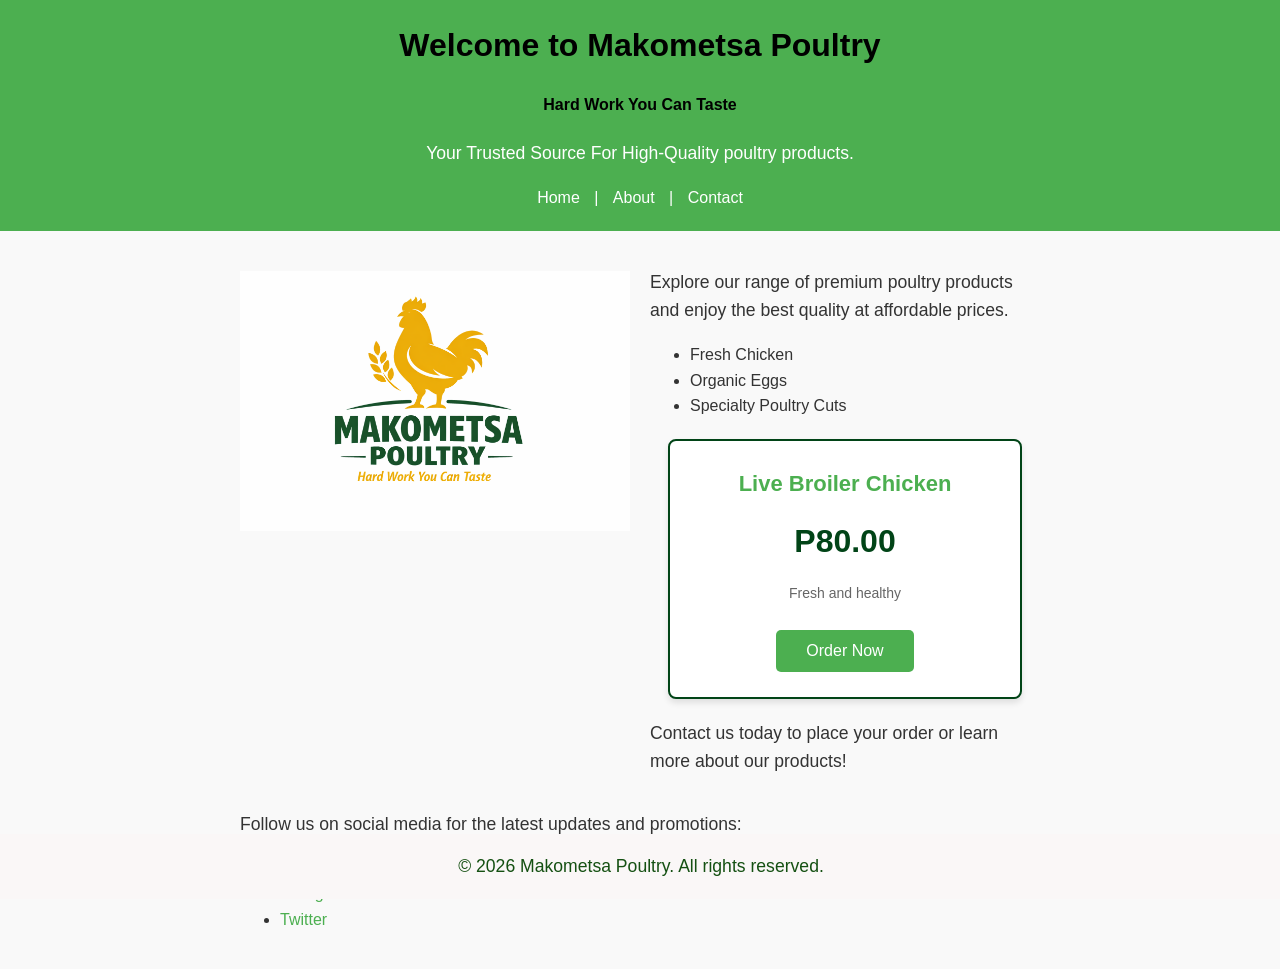
==== index.html @ 69fe2a56 "first project upload" ====
<!DOCTYPE html>
<html lang="en">
<head>
    <meta charset="UTF-8">
    <meta name="viewport" content="width=device-width, initial-scale=1.0">
    <title>Makometsa Poultry</title>
    <link rel="stylesheet" href="styles.css">
</head>
<body>
    <header>
    <h1 style="color:black">Welcome to Makometsa Poultry</h1>
    <h4 style="color:black">Hard Work You Can Taste</h4>
    <p>Your Trusted Source For High-Quality poultry products.</p>
    <nav>
        <a href="index.html">Home</a> |
        <a href="about.html">About</a> |
        <a href="contact.html">Contact</a>
    </nav>
    </header>

    <main>
        <div class="content-row">
            <div class="right-col">
                <img src="Makometsa Poultry Logo.png" alt="Makometsa Poultry" class="logo">
            </div>
            <div class="right-col">
                <p>Explore our range of premium poultry products and enjoy the best quality at affordable prices.</p>
                <ul>
                    <li>Fresh Chicken</li>
                    <li>Organic Eggs</li>
                    <li>Specialty Poultry Cuts</li>
                </ul>
                <div class="price-card">
                    <h3>Live Broiler Chicken</h3>
                    <div class="price">P80.00</div>
                    <p>Fresh and healthy</p>
                    <a href="contact.html"><button>Order Now</button></a>
                </div>
                <p>Contact us today to place your order or learn more about our products!</p>
            </div>
        </div>

        <p>Follow us on social media for the latest updates and promotions:</p>
        <ul>
            <li><a href="https://www.facebook.com/makometsapoultry">Facebook</a></li>
            <li><a href="https://www.instagram.com/makometsapoultry">Instagram</a></li>
            <li><a href="https://www.twitter.com/makometsapoultry">Twitter</a></li>
        </ul>
    </main>

        <footer>
        <p>&copy; 2026 Makometsa Poultry. All rights reserved.</p>
        </footer>
</body>
</html>
---- styles.css ----
body {
    font-family: Arial, sans-serif;
    color: #333;
    background-color: #f9f9f9;
    margin: 0;
    padding: 0;
    line-height: 1.6;
}

header {
    background-color: #4CAF50;
    color: white;
    padding: 20px;
    text-align: center;
}

header h1 {
    margin: 0;
}

nav a {
    color: white;
    text-decoration: none;
    margin: 0 10px;
}

nav a:hover {
    text-decoration: underline;
}

main {
    padding: 20px;
    max-width: 800px;
    margin: 0 auto;
}

main img {
    max-width: 100%;
    height: auto;
    display: block;
    margin: 20px 0;
}

footer {
    background-color: #faf7f7;
    color: rgba(4, 68, 2, 0.938);
    text-align: center;
    padding: 1px;
    position: fixed;
    bottom: 1px;
    width: 100%;
}

p {
    font-size: 1.1em;
}

a {
    color: #4CAF50;
    text-decoration: none;
}

a:hover {
    text-decoration: underline;
}

/* default images have no border; apply .framed to add one */
img {
    border: none;
}

.framed {
    border: 5px solid #4CAF50;
    border-radius: 10px;
}

main a[href^="mailto"] {
    color: #ff5722;
    font-weight: bold;
}

h2.style {
    text-align: center;
    color: #4CAF50;
    font-size: 24px;
    margin-bottom: 30px;
}

.price-card {
    border: 2px solid #014417;
    border-radius: 8px;
    padding: 25px;
    margin: 20px auto;
    text-align: center;
    background-color: white;
    max-width: 300px;
    box-shadow: 0 4px 6px rgba(0, 0, 0, 0.1);
    transition: transform 0.3s ease, box-shadow 0.3s ease;
}

.price-card:hover {
    transform: translateY(-5px);
    box-shadow: 0 8px 12px rgba(0, 0, 0, 0.15);
}

.price-card h3 {
    margin-top: 0;
    color: #4CAF50;
    font-size: 22px;
    margin-bottom: 15px;
}

.price-card .price {
    font-size: 32px;
    font-weight: bold;
    color: #014417;
    margin: 15px 0;
}

.price-card p {
    color: #666;
    margin: 10px 0;
    font-size: 14px;
}

/* about page sections */
main section {
    margin-bottom: 40px;
    padding: 20px 10px;
}
.intro {
    text-align: center;
    background: url('Makometsa Poultry Logo.png') no-repeat center center;
    background-size: contain;
    padding: 60px 20px;
    color: #fff;
}
.pricing .price-card {
    margin: 15px auto;
}
.mission h2 {
    margin-top: 20px;
}

.price-card button {
    background-color: #4CAF50;
    color: white;
    border: none;
    padding: 12px 30px;
    cursor: pointer;
    font-size: 16px;
    border-radius: 5px;
    margin-top: 15px;
}

.price-card button:hover {
    background-color: #45a049;
    opacity: 0.9;
}

/* layout helpers */
.content-row {
    display: flex;
    flex-wrap: wrap;
    align-items: flex-start;
    gap: 20px;
}
.left-col {
    flex: 1;
    display: flex;
    align-items: center;
    justify-content: center;
}
.right-col {
    flex: 1;
}
.right-col img {
    width: 100%;
    height: auto;
    display: block;
}

/* specific styling for half-page logo image */
.half-logo {
    max-width: 100%;
    height: auto;
}

/* contact page background */
body.contact {
    background: url('Makometsa Poultry Logo.png') no-repeat center center fixed;
    background-size: cover;
    color: #333;
}

body.contact header {
    background-color: rgba(76, 175, 80, 0.8); /* semi-transparent green */
}

/* about page background */
body.about {
    background: url('Makometsa Poultry Logo.png') no-repeat center top;
    background-size: contain;
    background-attachment: local;
    color: #333;
}

body.about header {
    background-color: rgba(76, 175, 80, 0.9);
}

/* basic form styles */
form {
    background-color: #f2f2f2;
    padding: 20px;
    border-radius: 5px;
    max-width: 600px;
    margin: 20px auto;
}
form label {
    display: block;
    margin-top: 10px;
}
form input[type="text"],
form input[type="number"],
form select {
    width: 100%;
    padding: 12px;
    margin: 8px 0;
    border: 1px solid #ccc;
    border-radius: 4px;
    box-sizing: border-box;
}
form input[type="submit"] {
    width: 100%;
    background-color: #4CAF50;
    color: white;
    padding: 14px 20px;
    margin: 8px 0;
    border: none;
    border-radius: 4px;
    cursor: pointer;
}
form input[type="submit"]:hover {
    background-color: #45a049;
}
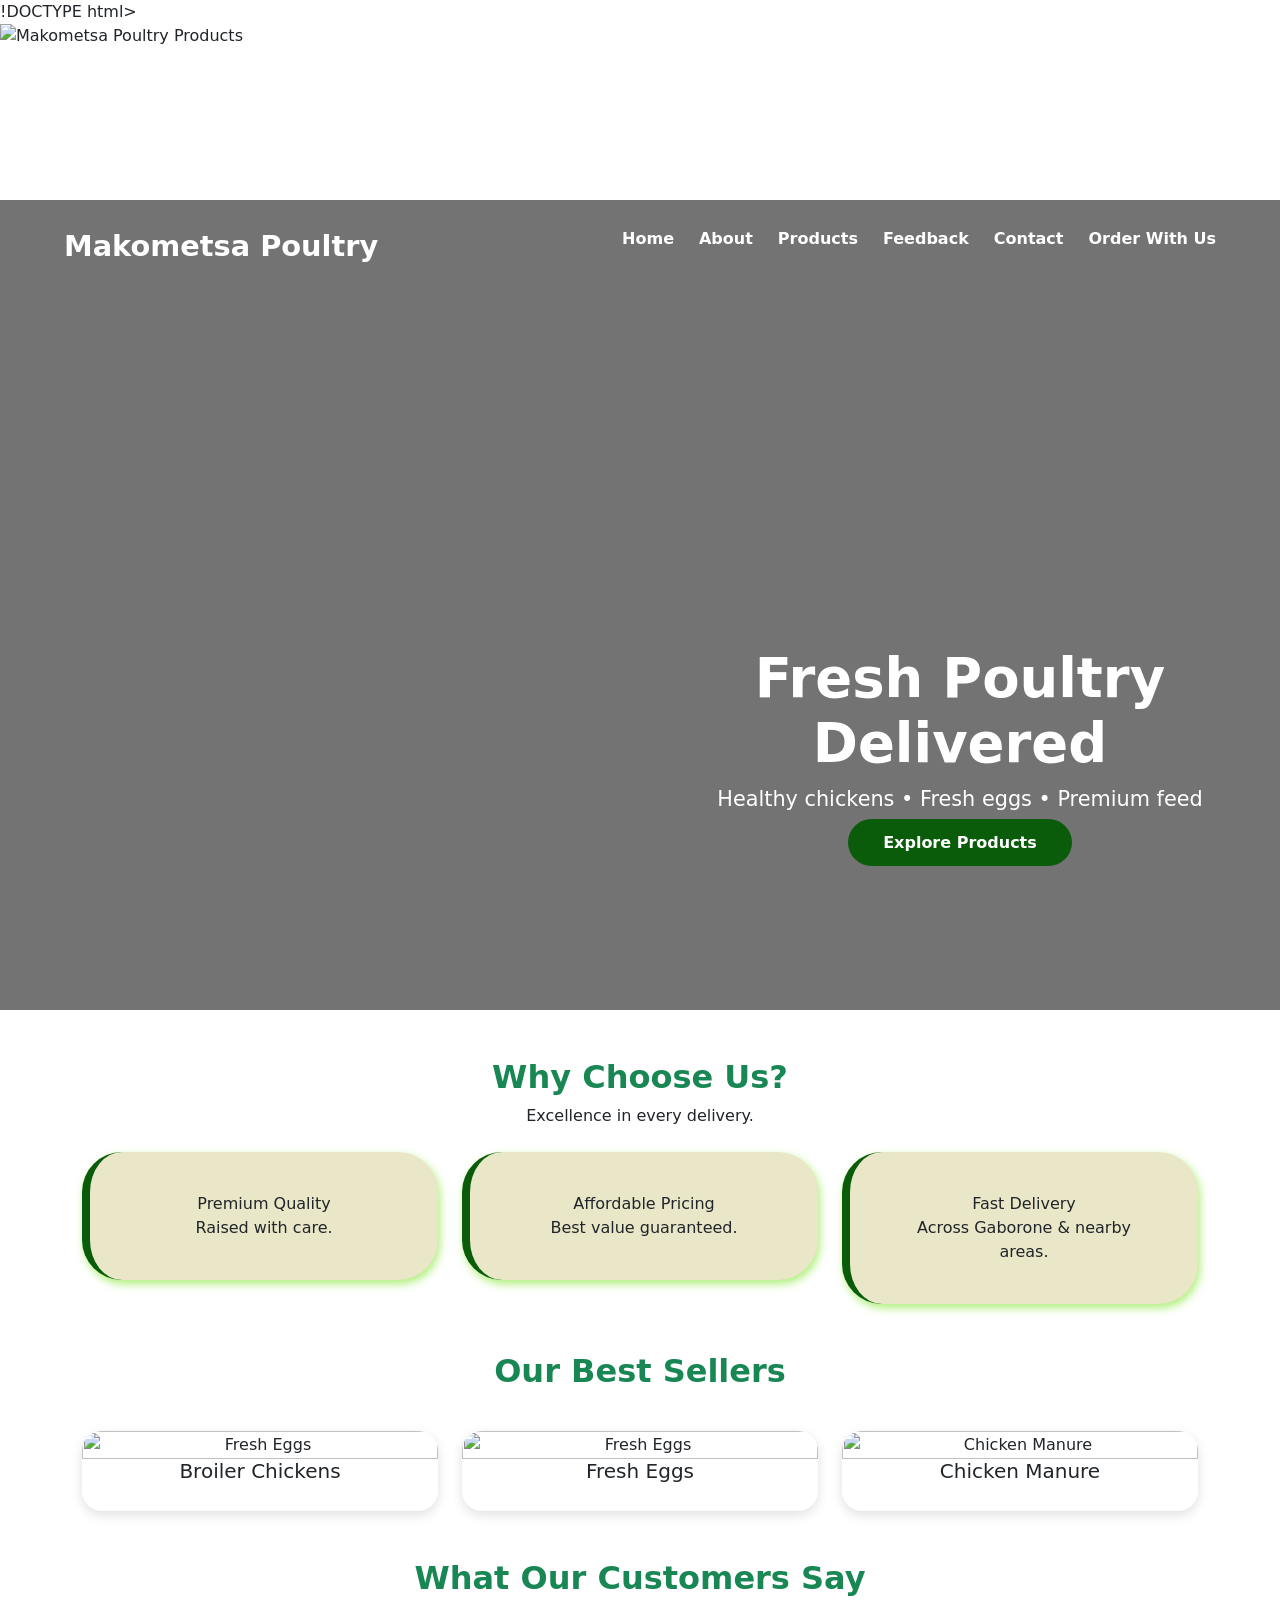
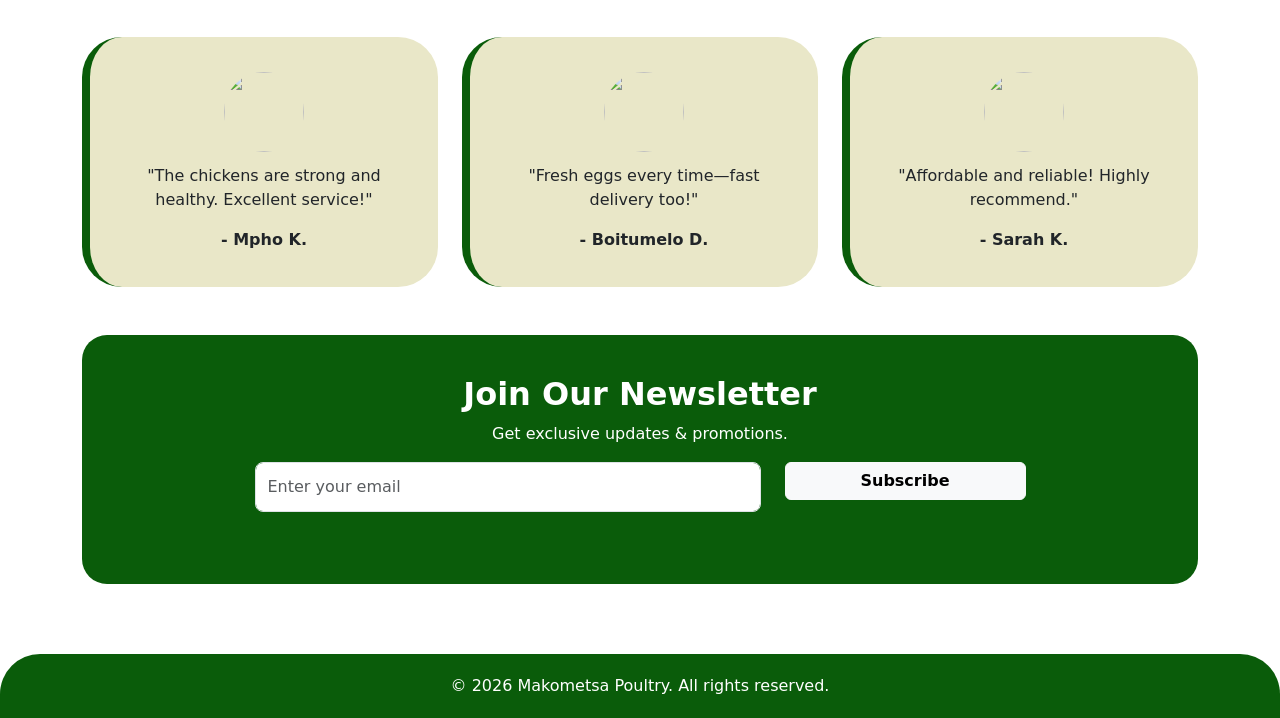
==== commit 62746ad1: "Revamp index.html with new layout and styles Updated the HTML structure and styling for a more moder" ====
--- a/index.html
+++ b/index.html
@@ -1,55 +1,348 @@
-<!DOCTYPE html>
+!DOCTYPE html>
 <html lang="en">
 <head>
-    <meta charset="UTF-8">
-    <meta name="viewport" content="width=device-width, initial-scale=1.0">
-    <title>Makometsa Poultry</title>
-    <link rel="stylesheet" href="styles.css">
+<meta charset="UTF-8">
+<title>Makometsa Poultry – Fresh Poultry Delivered</title>
+<meta name="viewport" content="width=device-width, initial-scale=1.0">
+
+<link rel="stylesheet" href="style.css">
+<link rel="stylesheet" href="https://cdn.jsdelivr.net/npm/bootstrap@5.3.0/dist/css/bootstrap.min.css">
+<link href="https://unpkg.com/aos@2.3.1/dist/aos.css" rel="stylesheet">
+
+<style>
+.hero-header {
+  height: 90vh;
+  background: linear-gradient(rgba(0,0,0,0.55), rgba(0,0,0,0.55)),
+              url('Index.Popup.jpeg') center/cover no-repeat;
+  position: relative;
+  color: white;
+}
+
+.hero-navbar {
+  position: absolute;
+  top: 0; width: 100%;
+  padding: 25px 0;
+  z-index: 50;
+}
+
+.nav-container {
+  width: 90%;
+  max-width: 1200px;
+  margin: auto;
+  display: flex;
+  justify-content: space-between;
+  align-items: center;
+}
+
+.nav-logo, .logo {
+  font-size: 1.8rem;
+  font-weight: 800;
+  color: white;
+  text-decoration: none;
+}
+
+.nav-links {
+  list-style: none;
+  display: flex;
+  gap: 25px;
+}
+
+.nav-links a {
+  color: white;
+  font-weight: 600;
+  text-decoration: none;
+  transition: 0.3s;
+}
+
+.nav-links a:hover {
+   color: #b3ffb3; 
+}
+
+.hamburger {
+  display: none;
+  flex-direction: column;
+  gap: 6px;
+  cursor: pointer;
+}
+
+.hamburger span {
+  width: 28px;
+  height: 3px;
+  background: white;
+  transition: .3s;
+}
+
+@media (max-width: 900px) {
+
+  .hamburger { display: flex; }
+
+  .nav-links {
+    display: none;
+    flex-direction: column;
+    align-items: center;
+    background: rgba(0,0,0,0.85);
+    width: 100%;
+    position: absolute;
+    top: 80px; right: 0;
+    padding: 25px 0;
+  }
+
+  .nav-links.mobile-active {
+    display: flex;
+    animation: dropMenu .3s ease;
+  }
+
+  @keyframes dropMenu {
+    from { opacity:0; transform:translateY(-10px); }
+    to { opacity:1; transform:translateY(0); }
+  }
+
+  .hamburger.active span:nth-child(1) {
+    transform: rotate(45deg) translateY(8px);
+  }
+  .hamburger.active span:nth-child(2) { opacity:0; }
+  .hamburger.active span:nth-child(3) {
+    transform: rotate(-45deg) translateY(-8px);
+  }
+}
+
+.hero-content {
+  position: absolute;
+  top: 55%; left: 50%;
+  transform: translate(-50%, -50%);
+  text-align: center;
+}
+
+.hero-content h1 {
+  font-size: 3.4rem;
+  font-weight: 800;
+}
+
+.hero-content p { font-size: 1.3rem; }
+
+.hero-btn {
+  background: #0a5c0a;
+  padding: 14px 35px;
+  border-radius: 30px;
+  font-weight: 700;
+  text-decoration: none;
+  color: white;
+  transition: .3s;
+}
+
+.hero-btn:hover { background:#067306; transform:scale(1.05); }
+
+.feature-card {
+  background: rgb(233,231,200);
+  border-radius: 40px;
+  padding: 40px;
+  box-shadow: 2px 4px 8px rgba(155,235,89,0.8);
+  border-left: 8px solid #0a5c0a;
+  transition: .3s;
+  text-align:center;
+}
+.feature-card:hover { transform:translateY(-8px); }
+
+.product-card {
+  background:white;
+  border-radius:20px;
+  box-shadow:0 4px 12px rgba(0,0,0,0.12);
+  transition:.3s;
+  padding-bottom:20px;
+}
+.product-card:hover { transform:scale(1.05); }
+.product-card img {
+  width:100%; height:240px;
+  border-radius:20px 20px 0 0;
+  object-fit:cover;
+}
+
+.testimonial-box {
+  background:rgb(233,231,200);
+  border-radius:40px;
+  padding:35px;
+  border-left:8px solid #0a5c0a;
+  text-align:center;
+  transition:.3s;
+}
+.testimonial-box:hover { transform:translateY(-5px); }
+.testimonial-box img {
+  width:80px; border-radius:50%; margin-bottom:12px;
+}
+
+.newsletter-box {
+  background:#0a5c0a;
+  padding:40px;
+  border-radius:25px;
+  text-align:center;
+  color:white;
+}
+.newsletter-box input {
+  padding:12px;
+  border-radius:8px;
+}
+
+.footer {
+  background:#0a5c0a;
+  color:white;
+  padding:20px;
+  text-align:center;
+  border-top-left-radius:40px;
+  border-top-right-radius:40px;
+  margin-top:70px;
+}
+
+</style>
 </head>
+
 <body>
-    <header>
-    <h1 style="color:black">Welcome to Makometsa Poultry</h1>
-    <h4 style="color:black">Hard Work You Can Taste</h4>
-    <p>Your Trusted Source For High-Quality poultry products.</p>
-    <nav>
-        <a href="index.html">Home</a> |
-        <a href="about.html">About</a> |
-        <a href="contact.html">Contact</a>
-    </nav>
-    </header>
-
-    <main>
-        <div class="content-row">
-            <div class="right-col">
-                <img src="Makometsa Poultry Logo.png" alt="Makometsa Poultry" class="logo">
-            </div>
-            <div class="right-col">
-                <p>Explore our range of premium poultry products and enjoy the best quality at affordable prices.</p>
-                <ul>
-                    <li>Fresh Chicken</li>
-                    <li>Organic Eggs</li>
-                    <li>Specialty Poultry Cuts</li>
-                </ul>
-                <div class="price-card">
-                    <h3>Live Broiler Chicken</h3>
-                    <div class="price">P80.00</div>
-                    <p>Fresh and healthy</p>
-                    <a href="contact.html"><button>Order Now</button></a>
-                </div>
-                <p>Contact us today to place your order or learn more about our products!</p>
-            </div>
-        </div>
-
-        <p>Follow us on social media for the latest updates and promotions:</p>
-        <ul>
-            <li><a href="https://www.facebook.com/makometsapoultry">Facebook</a></li>
-            <li><a href="https://www.instagram.com/makometsapoultry">Instagram</a></li>
-            <li><a href="https://www.twitter.com/makometsapoultry">Twitter</a></li>
-        </ul>
-    </main>
-
-        <footer>
-        <p>&copy; 2026 Makometsa Poultry. All rights reserved.</p>
-        </footer>
+ <div id="introPopup" class="intro-popup">
+  <img src="Index.Popup.jpeg" alt="Makometsa Poultry Products" class="intro-img">
+  <div class="intro-text" style="color: white; font-weight: bold;">
+    <h1>Makometsa Poultry</h1>
+    <p>
+      Supplying quality poultry and organic manure you can trust
+      for healthier meals and better farming.
+    </p>
+    <h1>&#128522</h1>
+  </div>
+</div>
+
+<header class="hero-header">
+
+  <nav class="hero-navbar">
+    <div class="nav-container">
+      <a href="index.html" class="nav-logo">Makometsa Poultry</a>
+      <div class="hamburger" id="hamburger" onclick="toggleMobileMenu()">
+        <span></span><span></span><span></span>
+      </div>
+
+      <ul class="nav-links" id="navLinks">
+        <li><a href="index.html" class="active">Home</a></li>
+        <li><a href="About.html">About</a></li>
+        <li><a href="Products.html">Products</a></li>
+        <li><a href="Feedback.html">Feedback</a></li>
+        <li><a href="Contact.html">Contact</a></li>
+         <li><a href="Order.html">Order With Us</a></li>
+      </ul>
+    </div>
+  </nav>
+
+  <div class="hero-content" data-aos="fade-up">
+    <h1>Fresh Poultry Delivered</h1>
+    <p>Healthy chickens • Fresh eggs • Premium feed</p>
+    <a href="Products.html" class="hero-btn">Explore Products</a>
+  </div>
+
+</header>
+
+<div class="container mt-5">
+  <h2 class="text-center fw-bold text-success" data-aos="fade-up">Why Choose Us?</h2>
+  <p class="text-center mb-4" data-aos="fade-up" data-aos-delay="200">Excellence in every delivery.</p>
+
+  <div class="row g-4">
+    <div class="col-md-4" data-aos="zoom-in">
+      <div class="feature-card"> Premium Quality<br>Raised with care.</div>
+    </div>
+    <div class="col-md-4" data-aos="zoom-in" data-aos-delay="200">
+      <div class="feature-card"> Affordable Pricing<br>Best value guaranteed.</div>
+    </div>
+    <div class="col-md-4" data-aos="zoom-in" data-aos-delay="400">
+      <div class="feature-card"> Fast Delivery<br>Across Gaborone & nearby areas.</div>
+    </div>
+  </div>
+</div>
+
+<div class="container mt-5">
+  <h2 class="text-center fw-bold text-success" data-aos="fade-up">Our Best Sellers</h2>
+
+  <div class="row g-4 mt-3">
+    <div class="col-md-4" data-aos="zoom-in">
+      <div class="product-card text-center">
+        <img src="Broilers.jpeg" alt="Fresh Eggs" style="height: fit-content;" >
+        <h5>Broiler Chickens</h5>
+      </div>
+    </div>
+
+    <div class="col-md-4" data-aos="zoom-in" data-aos-delay="200">
+      <div class="product-card text-center">
+        <img src="Layers.jpeg" alt="Fresh Eggs" style="height: fit-content;" >
+        <h5>Fresh Eggs</h5>
+      </div>
+    </div>
+
+    <div class="col-md-4" data-aos="zoom-in" data-aos-delay="400">
+      <div class="product-card text-center">
+        <img src="Chicken maure.jpeg" alt="Chicken Manure" style="height: fit-content;" >
+        <h5>Chicken Manure </h5>
+      </div>
+    </div>
+  </div>
+</div>
+
+<div class="container mt-5">
+  <h2 class="text-center fw-bold text-success" data-aos="fade-up">What Our Customers Say</h2>
+
+  <div class="row g-4 mt-3">
+
+    <div class="col-md-4" data-aos="flip-left">
+      <div class="testimonial-box">
+        <img src="IMG_20260312_075820_018.jpg">
+        <p>"The chickens are strong and healthy. Excellent service!"</p>
+        <strong>- Mpho K.</strong>
+      </div>
+    </div>
+
+    <div class="col-md-4" data-aos="flip-left" data-aos-delay="200">
+      <div class="testimonial-box">
+        <img src="IMG_20250211_094953_599.webp">
+        <p>"Fresh eggs every time—fast delivery too!"</p>
+        <strong>- Boitumelo D.</strong>
+      </div>
+    </div>
+
+    <div class="col-md-4" data-aos="flip-left" data-aos-delay="400">
+      <div class="testimonial-box">
+        <img src="IMG_20250127_121801_130.jpg">
+        <p>"Affordable and reliable! Highly recommend."</p>
+        <strong>- Sarah K.</strong>
+      </div>
+    </div>
+
+  </div>
+</div>
+
+<div class="container mt-5 mb-5">
+  <div class="newsletter-box" data-aos="fade-up">
+    <h2 class="fw-bold">Join Our Newsletter</h2>
+    <p>Get exclusive updates & promotions.</p>
+
+    <form class="row justify-content-center mt-3">
+      <div class="col-md-6">
+        <input type="email" class="form-control mb-3" placeholder="Enter your email">
+      </div>
+      <div class="col-md-3">
+        <button class="btn btn-light w-100 fw-bold">Subscribe</button>
+      </div>
+    </form>
+  </div>
+</div>
+
+<script src="https://unpkg.com/aos@2.3.1/dist/aos.js"></script>
+<script>
+AOS.init({ duration: 900, once: true, easing: 'ease-out' });
+</script>
+
+<script>
+function toggleMobileMenu() {
+  document.getElementById('navLinks').classList.toggle('mobile-active');
+  document.getElementById('hamburger').classList.toggle('active');
+}
+</script>
+
+<footer class="footer">
+  © 2026 Makometsa Poultry. All rights reserved.
+</footer>
+
 </body>
-</html>+</html>
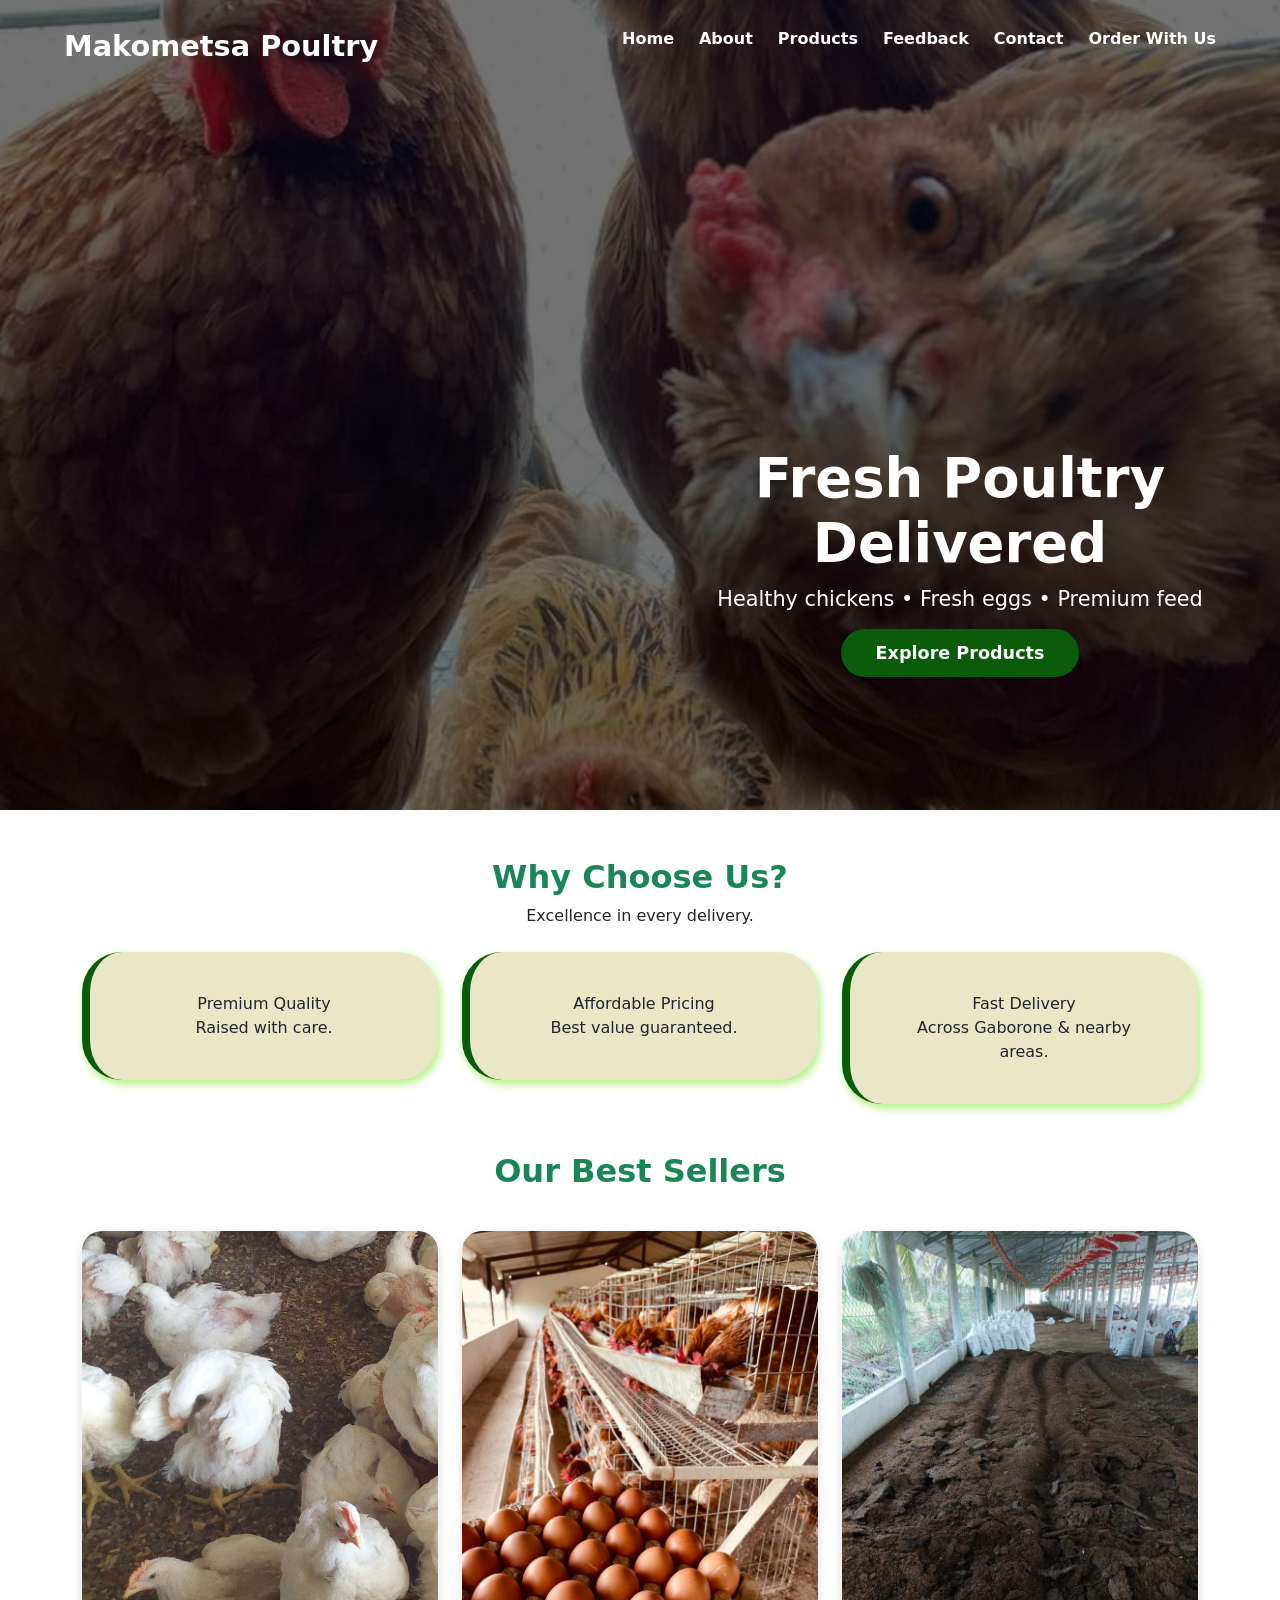
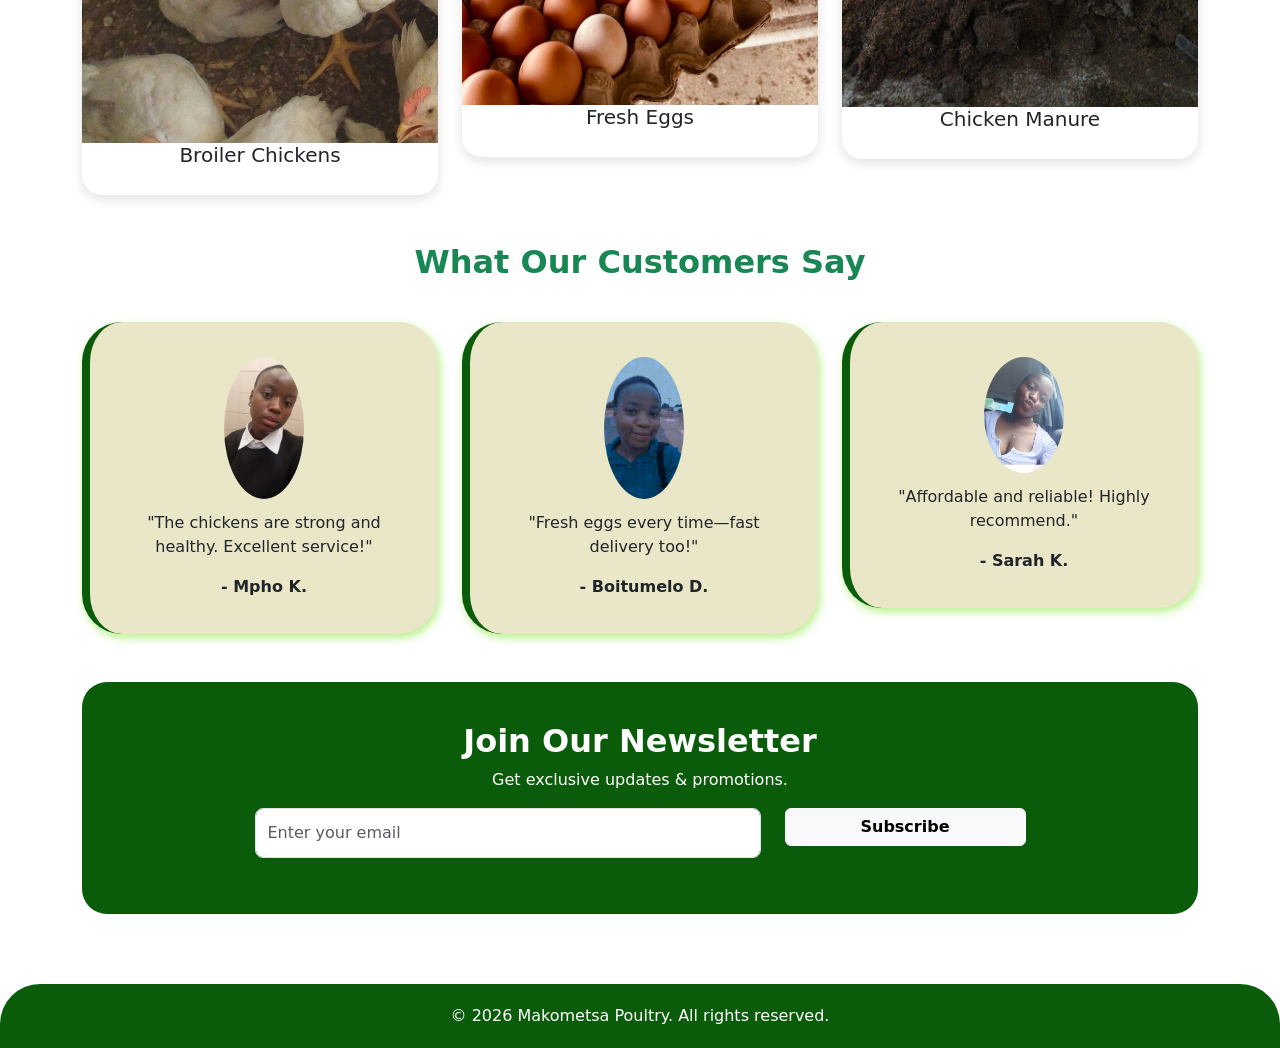
==== commit 101fc333: "Add files via upload" ====
--- a/index.html
+++ b/index.html
@@ -1,4 +1,4 @@
-!DOCTYPE html>
+<!DOCTYPE html>
 <html lang="en">
 <head>
 <meta charset="UTF-8">
@@ -345,4 +345,4 @@
 </footer>
 
 </body>
-</html>
+</html>
--- a/style.css
+++ b/style.css
@@ -0,0 +1,413 @@
+body {
+    font-family: 'Arial', sans-serif;
+    background-color: #f8f9fa;
+    margin: 0;
+    padding: 0;
+    color: #333;
+}
+
+h1, h2, h3, h4 {
+    font-weight: 700;
+    color: #0a5c0a;
+}
+
+a {
+    text-decoration: none;
+    color: inherit;
+}
+.footer {
+    background: #0a5c0a;
+    color: #fff;
+    text-align: center;
+    padding: 20px;
+    margin-top: 60px;
+    border-top-left-radius: 40px;
+    border-top-right-radius: 40px;
+}
+
+.hero-header {
+    height: 90vh;
+    background: linear-gradient(rgba(0,0,0,0.55), rgba(0,0,0,0.55)),
+        url('images/hero-bg.jpg') center/cover no-repeat;
+    position: relative;
+    color: white;
+}
+
+.hero-navbar {
+    position: absolute;
+    top: 0;
+    width: 100%;
+    padding: 25px 0;
+    z-index: 100;
+}
+
+.nav-container {
+    width: 90%;
+    max-width: 1200px;
+    margin: auto;
+    display: flex;
+    justify-content: space-between;
+    align-items: center;
+}
+
+.nav-logo, .logo {
+    font-size: 1.8rem;
+    font-weight: 800;
+    color: #fff;
+}
+
+.nav-links {
+    list-style: none;
+    display: flex;
+    gap: 25px;
+}
+
+.nav-links a {
+    color: #fff;
+    font-weight: 600;
+    transition: .3s;
+}
+
+.nav-links a:hover {
+    color: #b3ffb3;
+}
+
+.hamburger {
+    display: none;
+    flex-direction: column;
+    gap: 6px;
+    cursor: pointer;
+}
+
+.hamburger span {
+    width: 28px;
+    height: 3px;
+    background: white;
+    transition: .3s;
+}
+
+@media (max-width: 900px) {
+
+    .hamburger {
+        display: flex;
+    }
+
+    .nav-links {
+        display: none;
+        flex-direction: column;
+        background: rgba(0,0,0,0.85);
+        position: absolute;
+        top: 80px;
+        right: 0;
+        width: 100%;
+        padding: 20px 0;
+        gap: 18px;
+    }
+
+    .nav-links.mobile-active {
+        display: flex;
+        animation: dropDown .4s ease forwards;
+    }
+
+    @keyframes dropDown {
+        from { opacity: 0; transform: translateY(-20px); }
+        to   { opacity: 1; transform: translateY(0); }
+    }
+
+    .hamburger.active span:nth-child(1) {
+        transform: rotate(45deg) translateY(8px);
+    }
+    .hamburger.active span:nth-child(2) {
+        opacity: 0;
+    }
+    .hamburger.active span:nth-child(3) {
+        transform: rotate(-45deg) translateY(-8px);
+    }
+}
+
+.hero-content {
+    position: absolute;
+    top: 55%;
+    left: 50%;
+    transform: translate(-50%, -50%);
+    text-align: center;
+}
+
+.hero-content h1 {
+    font-size: 3.5rem;
+    font-weight: 800;
+}
+
+.hero-content p {
+    font-size: 1.3rem;
+    margin-bottom: 25px;
+}
+
+.hero-btn {
+    background: #0a5c0a;
+    padding: 14px 35px;
+    color: white;
+    font-size: 1.1rem;
+    border-radius: 30px;
+    text-decoration: none;
+    font-weight: 700;
+    transition: 0.3s;
+}
+
+.hero-btn:hover {
+    background: #067306;
+    transform: scale(1.05);
+}
+
+.feature-card,
+.testimonial-box,
+.values-box {
+    background: rgb(233,231,200);
+    padding: 40px;
+    border-radius: 40px;
+    border-left: 8px solid #0a5c0a;
+    box-shadow: 2px 4px 8px rgba(155,235,89,0.7);
+    transition: .3s;
+    text-align: center;
+}
+
+.feature-card:hover,
+.testimonial-box:hover,
+.values-box:hover {
+    transform: translateY(-6px);
+}
+
+.product-card {
+    background: white;
+    border-radius: 20px;
+    box-shadow: 0 4px 12px rgba(0,0,0,0.12);
+    padding-bottom: 20px;
+    transition: .3s;
+}
+
+.product-card:hover {
+    transform: scale(1.05);
+}
+
+.product-card img {
+    width: 100%;
+    height: 240px;
+    border-radius: 20px 20px 0 0;
+    object-fit: cover;
+}
+
+.price-tag {
+    font-size: 1.2rem;
+    color: #c30000;
+    font-weight: bold;
+}
+
+.rating {
+    color: gold;
+    font-size: 1.1rem;
+}
+
+.product-row {
+    background: white;
+    border-left: 6px solid #0a5c0a;
+    padding: 15px;
+    border-radius: 12px;
+    margin-bottom: 15px;
+    box-shadow: 0px 3px 10px rgba(0,0,0,0.08);
+}
+
+.product-row img {
+    width: 100%;
+    max-width: 120px;
+    border: 2px solid #0a5c0a;
+    border-radius: 10px;
+    padding: 5px;
+    background: white;
+}
+
+.cart-icon {
+    position: fixed;
+    top: 90px;
+    right: 25px;
+    background: #0a5c0a;
+    color: white;
+    padding: 12px 18px;
+    border-radius: 50px;
+    box-shadow: 0 6px 20px rgba(0,0,0,0.2);
+    cursor: pointer;
+    z-index: 9999;
+}
+
+.cart-sidebar {
+    position: fixed;
+    top: 0; right: -350px;
+    width: 350px;
+    height: 100vh;
+    background: white;
+    padding: 25px;
+    box-shadow: -4px 0 18px rgba(0,0,0,0.2);
+    transition: .4s ease;
+    z-index: 9998;
+}
+
+.cart-sidebar.active {
+    right: 0;
+}
+
+.popup-container {
+    position: fixed;
+    top: 0; left: 0;
+    width: 100%; height: 100%;
+    background: rgba(0,0,0,0.75);
+    display: flex; justify-content:center; align-items:center;
+    opacity: 0; pointer-events: none;
+    transition: opacity .4s;
+    z-index: 99999;
+}
+
+.popup-container.active {
+    opacity: 1;
+    pointer-events: auto;
+}
+
+.popup-container img {
+    width: 70%; max-width: 500px;
+    border-radius: 12px;
+    animation: popupZoom .6s ease-out;
+}
+
+@keyframes popupZoom {
+    from { transform: scale(0.6); opacity: 0; }
+    to   { transform: scale(1); opacity: 1; }
+}
+
+.fade-in-up {
+    opacity: 0;
+    transform: translateY(30px);
+    animation: fadeUp 1s forwards;
+}
+@keyframes fadeUp {
+    to { opacity: 1; transform: translateY(0); }
+}
+
+.fade-in-down {
+    opacity: 0;
+    transform: translateY(-30px);
+    animation: fadeDown 1s forwards;
+}
+@keyframes fadeDown {
+    to { opacity: 1; transform: translateY(0); }
+}
+
+.zoom-in {
+    opacity: 0;
+    transform: scale(0.8);
+    animation: zoomIn 1s forwards;
+}
+@keyframes zoomIn {
+    to { opacity: 1; transform: scale(1); }
+}
+
+.slide-up {
+    opacity: 0;
+    transform: translateY(40px);
+    animation: slideUp 1s forwards;
+}
+@keyframes slideUp {
+    to { opacity: 1; transform: translateY(0); }
+}
+
+.section-fade {
+    opacity: 0;
+    animation: slowFade 1.4s forwards;
+}
+@keyframes slowFade {
+    to { opacity: 1; }
+}
+
+.intro-popup {
+  position: fixed;
+  top: 0;
+  left: 0;
+  width: 100vw;
+  height: 100vh;
+  background: rgba(0,0,0,0.90);
+  display: flex;
+  justify-content: center;
+  align-items: center;
+  z-index: 999999;
+  overflow: hidden;
+  animation: fadeOutScreen 1.5s ease forwards;
+  animation-delay: 1.8s; /* When popup begins to fade away */
+}
+
+.intro-popup .intro-img {
+  width: 100%;
+  height: 100%;
+  object-fit: contain;  /* shows full image */
+  animation: zoomShow 1.2s ease forwards;
+}
+
+@keyframes zoomShow {
+  from { opacity: 0; transform: scale(0.7); }
+  to   { opacity: 1; transform: scale(1); }
+}
+
+@keyframes fadeOutScreen {
+  to {
+    opacity: 0;
+    visibility: hidden;
+    pointer-events: none;
+  }
+}
+
+.product-features {
+  list-style: none;
+  padding-left: 0;
+  font-size: 0.95rem;
+  margin-top: 15px;
+}
+.product-features li {
+  margin-bottom: 6px;
+}
+
+.rating-stars {
+  color: gold;
+  font-size: 1.2rem;
+}
+.rating-stars span {
+  color: #666;
+  font-size: 0.9rem;
+  margin-left: 6px;
+}
+
+.catalogue {
+  display: none;
+  margin-top: 20px;
+}
+.catalogue table {
+  width: 100%;
+  border-collapse: collapse;
+}
+.catalogue th,
+.catalogue td {
+  padding: 10px;
+  border-bottom: 1px solid #ddd;
+  text-align: left;
+}
+.catalogue img {
+  width: 70px;
+  border-radius: 8px;
+}
+
+.view-more-btn {
+  background: none;
+  border: none;
+  color: #0a5c0a;
+  font-weight: 700;
+  margin-top: 10px;
+  cursor: pointer;
+}
+.view-more-btn:hover {
+  text-decoration: underline;
+}
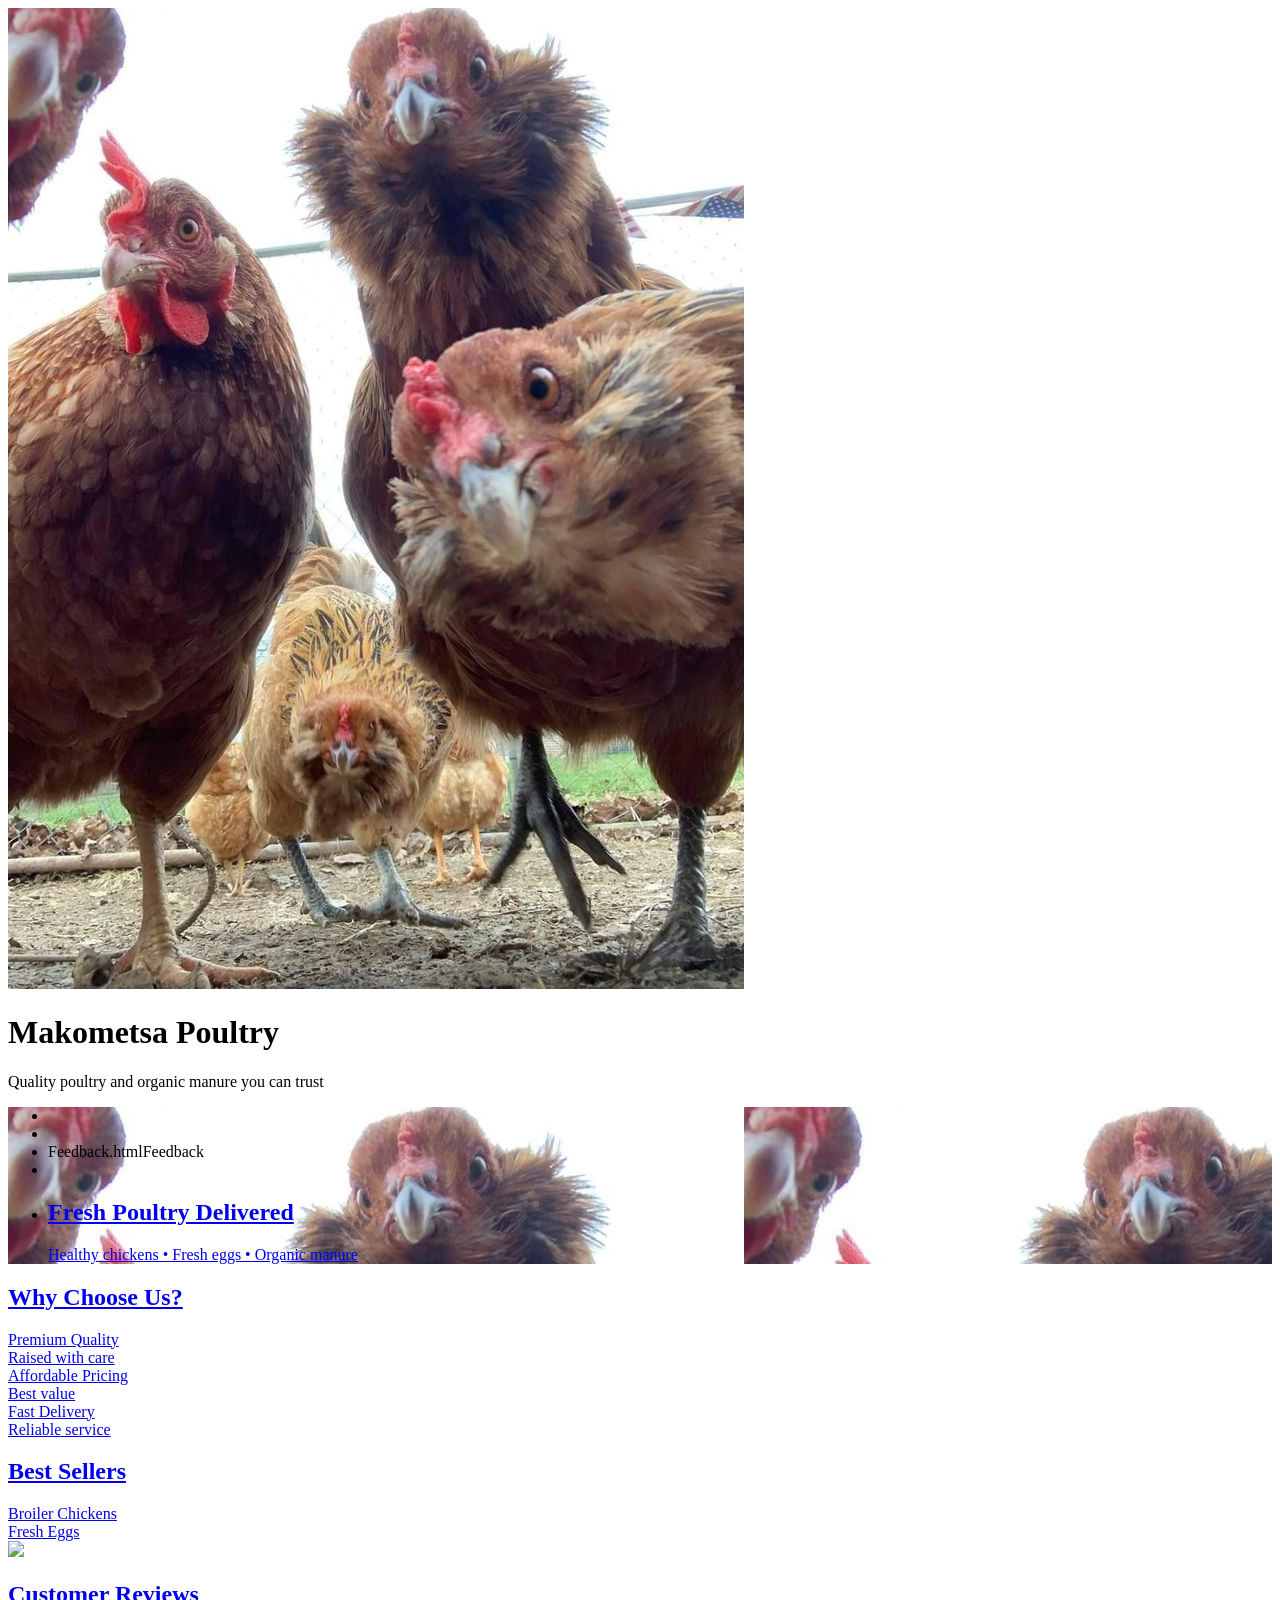
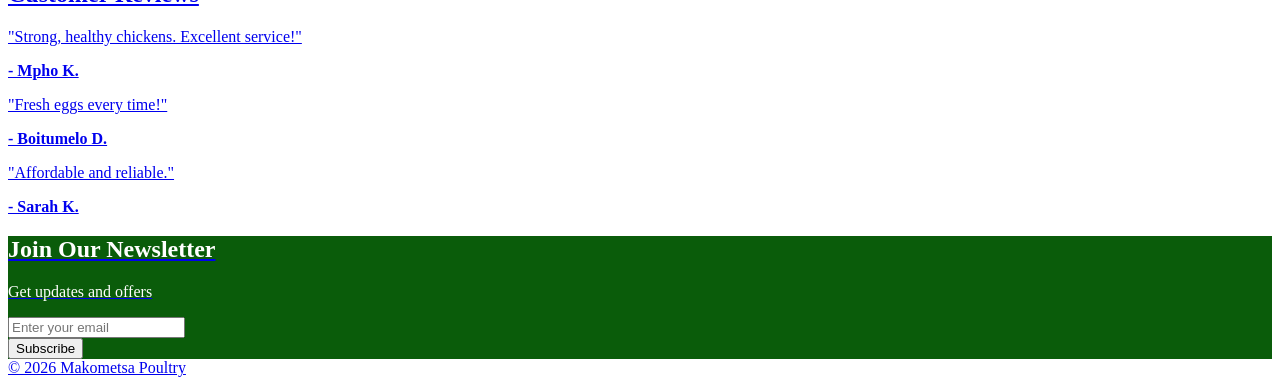
==== commit 9aa8a37f: "Refactor index.html for better layout and styles Updated HTML structure and styles for improved layo" ====
--- a/index.html
+++ b/index.html
@@ -5,344 +5,154 @@
 <title>Makometsa Poultry – Fresh Poultry Delivered</title>
 <meta name="viewport" content="width=device-width, initial-scale=1.0">
 
-<link rel="stylesheet" href="style.css">
-<link rel="stylesheet" href="https://cdn.jsdelivr.net/npm/bootstrap@5.3.0/dist/css/bootstrap.min.css">
-<link href="https://unpkg.com/aos@2.3.1/dist/aos.css" rel="stylesheet">
-
-<style>
-.hero-header {
-  height: 90vh;
-  background: linear-gradient(rgba(0,0,0,0.55), rgba(0,0,0,0.55)),
-              url('Index.Popup.jpeg') center/cover no-repeat;
-  position: relative;
-  color: white;
-}
-
-.hero-navbar {
-  position: absolute;
-  top: 0; width: 100%;
-  padding: 25px 0;
-  z-index: 50;
-}
-
-.nav-container {
-  width: 90%;
-  max-width: 1200px;
-  margin: auto;
-  display: flex;
-  justify-content: space-between;
-  align-items: center;
-}
-
-.nav-logo, .logo {
-  font-size: 1.8rem;
-  font-weight: 800;
-  color: white;
-  text-decoration: none;
-}
-
-.nav-links {
-  list-style: none;
-  display: flex;
-  gap: 25px;
-}
-
-.nav-links a {
-  color: white;
-  font-weight: 600;
-  text-decoration: none;
-  transition: 0.3s;
-}
-
-.nav-links a:hover {
-   color: #b3ffb3; 
-}
-
-.hamburger {
-  display: none;
-  flex-direction: column;
-  gap: 6px;
-  cursor: pointer;
-}
-
-.hamburger span {
-  width: 28px;
-  height: 3px;
-  background: white;
-  transition: .3s;
-}
-
-@media (max-width: 900px) {
-
-  .hamburger { display: flex; }
-
-  .nav-links {
-    display: none;
-    flex-direction: column;
-    align-items: center;
-    background: rgba(0,0,0,0.85);
-    width: 100%;
-    position: absolute;
-    top: 80px; right: 0;
-    padding: 25px 0;
-  }
-
-  .nav-links.mobile-active {
-    display: flex;
-    animation: dropMenu .3s ease;
-  }
-
-  @keyframes dropMenu {
-    from { opacity:0; transform:translateY(-10px); }
-    to { opacity:1; transform:translateY(0); }
-  }
-
-  .hamburger.active span:nth-child(1) {
-    transform: rotate(45deg) translateY(8px);
-  }
-  .hamburger.active span:nth-child(2) { opacity:0; }
-  .hamburger.active span:nth-child(3) {
-    transform: rotate(-45deg) translateY(-8px);
-  }
-}
-
-.hero-content {
-  position: absolute;
-  top: 55%; left: 50%;
-  transform: translate(-50%, -50%);
-  text-align: center;
-}
-
-.hero-content h1 {
-  font-size: 3.4rem;
-  font-weight: 800;
-}
-
-.hero-content p { font-size: 1.3rem; }
-
-.hero-btn {
-  background: #0a5c0a;
-  padding: 14px 35px;
-  border-radius: 30px;
-  font-weight: 700;
-  text-decoration: none;
-  color: white;
-  transition: .3s;
-}
-
-.hero-btn:hover { background:#067306; transform:scale(1.05); }
-
-.feature-card {
-  background: rgb(233,231,200);
-  border-radius: 40px;
-  padding: 40px;
-  box-shadow: 2px 4px 8px rgba(155,235,89,0.8);
-  border-left: 8px solid #0a5c0a;
-  transition: .3s;
-  text-align:center;
-}
-.feature-card:hover { transform:translateY(-8px); }
-
-.product-card {
-  background:white;
-  border-radius:20px;
-  box-shadow:0 4px 12px rgba(0,0,0,0.12);
-  transition:.3s;
-  padding-bottom:20px;
-}
-.product-card:hover { transform:scale(1.05); }
-.product-card img {
-  width:100%; height:240px;
-  border-radius:20px 20px 0 0;
-  object-fit:cover;
-}
-
-.testimonial-box {
-  background:rgb(233,231,200);
-  border-radius:40px;
-  padding:35px;
-  border-left:8px solid #0a5c0a;
-  text-align:center;
-  transition:.3s;
-}
-.testimonial-box:hover { transform:translateY(-5px); }
-.testimonial-box img {
-  width:80px; border-radius:50%; margin-bottom:12px;
-}
-
-.newsletter-box {
-  background:#0a5c0a;
-  padding:40px;
-  border-radius:25px;
-  text-align:center;
-  color:white;
-}
-.newsletter-box input {
-  padding:12px;
-  border-radius:8px;
-}
-
-.footer {
-  background:#0a5c0a;
-  color:white;
-  padding:20px;
-  text-align:center;
-  border-top-left-radius:40px;
-  border-top-right-radius:40px;
-  margin-top:70px;
-}
-
-</style>
-</head>
-
-<body>
- <div id="introPopup" class="intro-popup">
-  <img src="Index.Popup.jpeg" alt="Makometsa Poultry Products" class="intro-img">
-  <div class="intro-text" style="color: white; font-weight: bold;">
+<link rel="stylesheet" href="styleref="https://cdn.jsdelivr.net/npm/bootstrap@5.3.0/dist/css/bootstrap.minNTRO -->
+<div id="introPopup" class="intro-popup">
+  <img src="Index.Popup.jpeg"ss="intro-text">
     <h1>Makometsa Poultry</h1>
-    <p>
-      Supplying quality poultry and organic manure you can trust
-      for healthier meals and better farming.
-    </p>
-    <h1>&#128522</h1>
+    <p>Quality poultry and organic manure you can trust</p>
   </div>
 </div>
 
-<header class="hero-header">
+<header class="hero-header" style="background-image:url('Index.Popup.jpeg')">
 
-  <nav class="hero-navbar">
-    <div class="nav-container">
-      <a href="index.html" class="nav-logo">Makometsa Poultry</a>
-      <div class="hamburger" id="hamburger" onclick="toggleMobileMenu()">
-        <span></span><span></span><span></span>
-      </div>
+<nav class="hero-navbar">
+<div class="nav-container">
 
-      <ul class="nav-links" id="navLinks">
-        <li><a href="index.html" class="active">Home</a></li>
-        <li><a href="About.html">About</a></li>
-        <li><a href="Products.html">Products</a></li>
-        <li><a href="Feedback.html">Feedback</a></li>
-        <li><a href="Contact.html">Contact</a></li>
-         <li><a href="Order.html">Order With Us</a></li>
-      </ul>
-    </div>
-  </nav>
+<a href="index.html" classy</a>
 
-  <div class="hero-content" data-aos="fade-up">
-    <h1>Fresh Poultry Delivered</h1>
-    <p>Healthy chickens • Fresh eggs • Premium feed</p>
-    <a href="Products.html" class="hero-btn">Explore Products</a>
-  </div>
+<div id="hamburger" class="hamburger">
+  <span></span><span></span><span></span>
+</div>
+
+<ul id="navLinks" class="nav-links">
+  <li><a href="index.html" class<li><a hreftmlAbout</a></li>
+  <li><aoducts.htmlProducts</a></li>
+  <li>Feedback.htmlFeedback</a></li>
+  <li><ontact.htmlContact</a></li>
+  <li><a href="Order.html</li>
+</ul>
+
+</div>
+</nav>
+
+<div class="hero-content">
+  <h1>Fresh Poultry Delivered</h1>
+  <p>Healthy chickens • Fresh eggs • Organic manure</p>
+  <a href="Products.html" class</a>
+</div>
 
 </header>
 
-<div class="container mt-5">
-  <h2 class="text-center fw-bold text-success" data-aos="fade-up">Why Choose Us?</h2>
-  <p class="text-center mb-4" data-aos="fade-up" data-aos-delay="200">Excellence in every delivery.</p>
+<section class="container mt-5 text-center">
+  <h2 class="section-title">Why Choose Us?</h2>
 
-  <div class="row g-4">
-    <div class="col-md-4" data-aos="zoom-in">
-      <div class="feature-card"> Premium Quality<br>Raised with care.</div>
+  <div class="row">
+    <div class="col-md-4">
+      <div class="card">Premium Quality<br>Raised with care</div>
     </div>
-    <div class="col-md-4" data-aos="zoom-in" data-aos-delay="200">
-      <div class="feature-card"> Affordable Pricing<br>Best value guaranteed.</div>
+
+    <div class="col-md-4">
+      <div class="card">Affordable Pricing<br>Best value</div>
     </div>
-    <div class="col-md-4" data-aos="zoom-in" data-aos-delay="400">
-      <div class="feature-card"> Fast Delivery<br>Across Gaborone & nearby areas.</div>
+
+    <div class="col-md-4">
+      <div class="card">Fast Delivery<br>Reliable service</div>
     </div>
   </div>
-</div>
+</section>
 
-<div class="container mt-5">
-  <h2 class="text-center fw-bold text-success" data-aos="fade-up">Our Best Sellers</h2>
+<section class="container mt-5 text-center">
+  <h2 class="section-title">Best Sellers</h2>
 
-  <div class="row g-4 mt-3">
-    <div class="col-md-4" data-aos="zoom-in">
-      <div class="product-card text-center">
-        <img src="Broilers.jpeg" alt="Fresh Eggs" style="height: fit-content;" >
+  <div class="row">
+
+    <div class="col-md-4">
+      <div class="product-card card">
+        <img src.jpeg
         <h5>Broiler Chickens</h5>
       </div>
     </div>
 
-    <div class="col-md-4" data-aos="zoom-in" data-aos-delay="200">
-      <div class="product-card text-center">
-        <img src="Layers.jpeg" alt="Fresh Eggs" style="height: fit-content;" >
+    <div class="col-md-4">
+      <div class="product-card card">
+        <ayers.jpeg
         <h5>Fresh Eggs</h5>
       </div>
     </div>
 
-    <div class="col-md-4" data-aos="zoom-in" data-aos-delay="400">
-      <div class="product-card text-center">
-        <img src="Chicken maure.jpeg" alt="Chicken Manure" style="height: fit-content;" >
-        <h5>Chicken Manure </h5>
+    <div class="col-md-4">
+      <div class="product-card card">
+        <img src="Chicken ma       <h5>Chicken Manure</h5>
       </div>
     </div>
+
   </div>
-</div>
+</section>
 
-<div class="container mt-5">
-  <h2 class="text-center fw-bold text-success" data-aos="fade-up">What Our Customers Say</h2>
+<!-- TESTIMONIALS -->
+<section class="container mt-5 text-center">
+  <h2 class="section-title">Customer Reviews</h2>
 
-  <div class="row g-4 mt-3">
+  <div class="row">
 
-    <div class="col-md-4" data-aos="flip-left">
-      <div class="testimonial-box">
-        <img src="IMG_20260312_075820_018.jpg">
-        <p>"The chickens are strong and healthy. Excellent service!"</p>
+    <div class="col-md-4">
+      <div class="card">
+        <p>"Strong, healthy chickens. Excellent service!"</p>
         <strong>- Mpho K.</strong>
       </div>
     </div>
 
-    <div class="col-md-4" data-aos="flip-left" data-aos-delay="200">
-      <div class="testimonial-box">
-        <img src="IMG_20250211_094953_599.webp">
-        <p>"Fresh eggs every time—fast delivery too!"</p>
+    <div class="col-md-4">
+      <div class="card">
+        <p>"Fresh eggs every time!"</p>
         <strong>- Boitumelo D.</strong>
       </div>
     </div>
 
-    <div class="col-md-4" data-aos="flip-left" data-aos-delay="400">
-      <div class="testimonial-box">
-        <img src="IMG_20250127_121801_130.jpg">
-        <p>"Affordable and reliable! Highly recommend."</p>
+    <div class="col-md-4">
+      <div class="card">
+        <p>"Affordable and reliable."</p>
         <strong>- Sarah K.</strong>
       </div>
     </div>
 
   </div>
-</div>
+</section>
 
-<div class="container mt-5 mb-5">
-  <div class="newsletter-box" data-aos="fade-up">
-    <h2 class="fw-bold">Join Our Newsletter</h2>
-    <p>Get exclusive updates & promotions.</p>
+<section class="container mt-5 mb-5">
+  <div class="card text-center" style="background:#0a5c0a; color:white;">
+    <h2>Join Our Newsletter</h2>
+    <p>Get updates and offers</p>
 
     <form class="row justify-content-center mt-3">
       <div class="col-md-6">
-        <input type="email" class="form-control mb-3" placeholder="Enter your email">
+        <input type="email" class="form-control" placeholder="Enter your email">
       </div>
       <div class="col-md-3">
-        <button class="btn btn-light w-100 fw-bold">Subscribe</button>
+        <button class="btn btn-light w-100">Subscribe</button>
       </div>
     </form>
   </div>
-</div>
+</section>
 
-<script src="https://unpkg.com/aos@2.3.1/dist/aos.js"></script>
+<footer class="footer">
+  © 2026 Makometsa Poultry
+</footer>
+
+<script src="t>
+
 <script>
-AOS.init({ duration: 900, once: true, easing: 'ease-out' });
+/* MOBILE MENU */
+document.getElementById("hamburger").onclick = () => {
+  document.getElementById("navLinks").classList.toggle("active");
+};
+
+document.body.style.overflow = "hidden";
+setTimeout(() => {
+  document.getElementById("introPopup").style.display = "none";
+  document.body.style.overflow = "auto";
+}, 2000);
 </script>
 
-<script>
-function toggleMobileMenu() {
-  document.getElementById('navLinks').classList.toggle('mobile-active');
-  document.getElementById('hamburger').classList.toggle('active');
-}
-</script>
-
-<footer class="footer">
-  © 2026 Makometsa Poultry. All rights reserved.
-</footer>
-
 </body>
-</html>+</html>
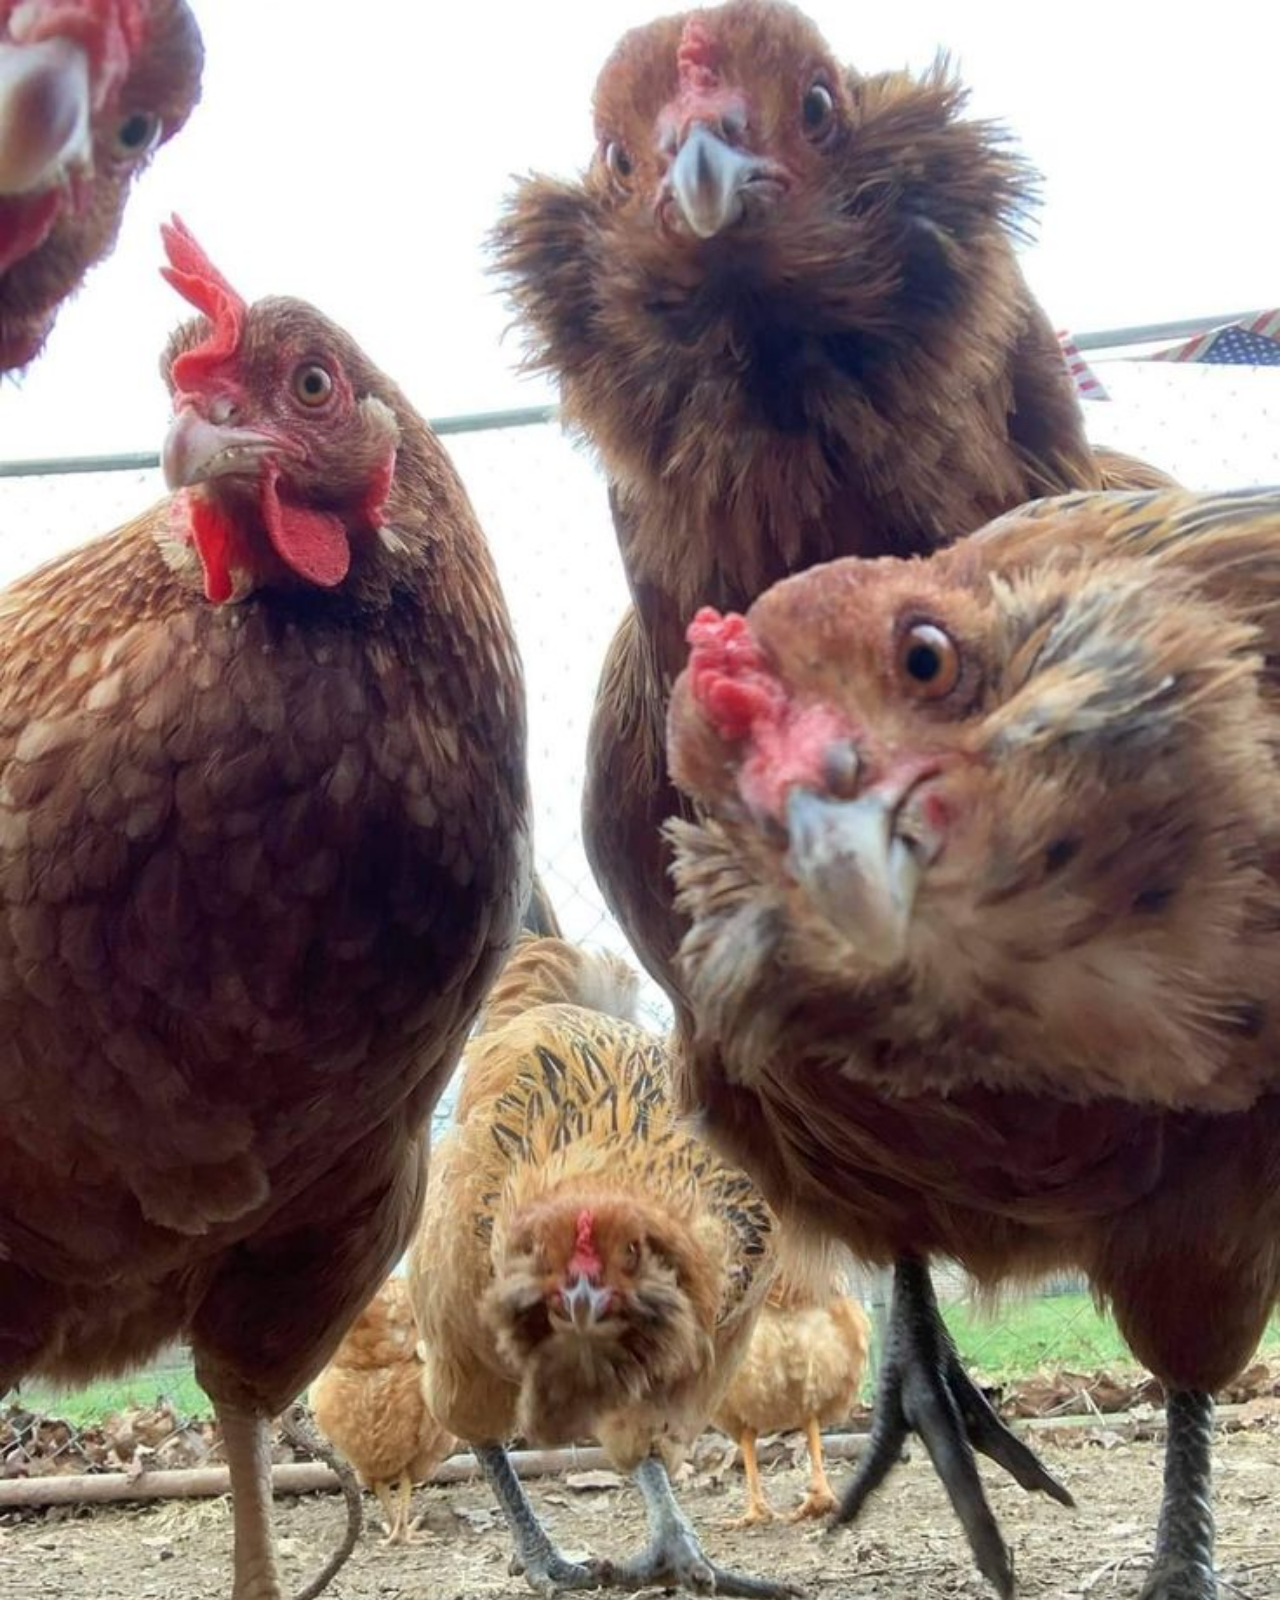
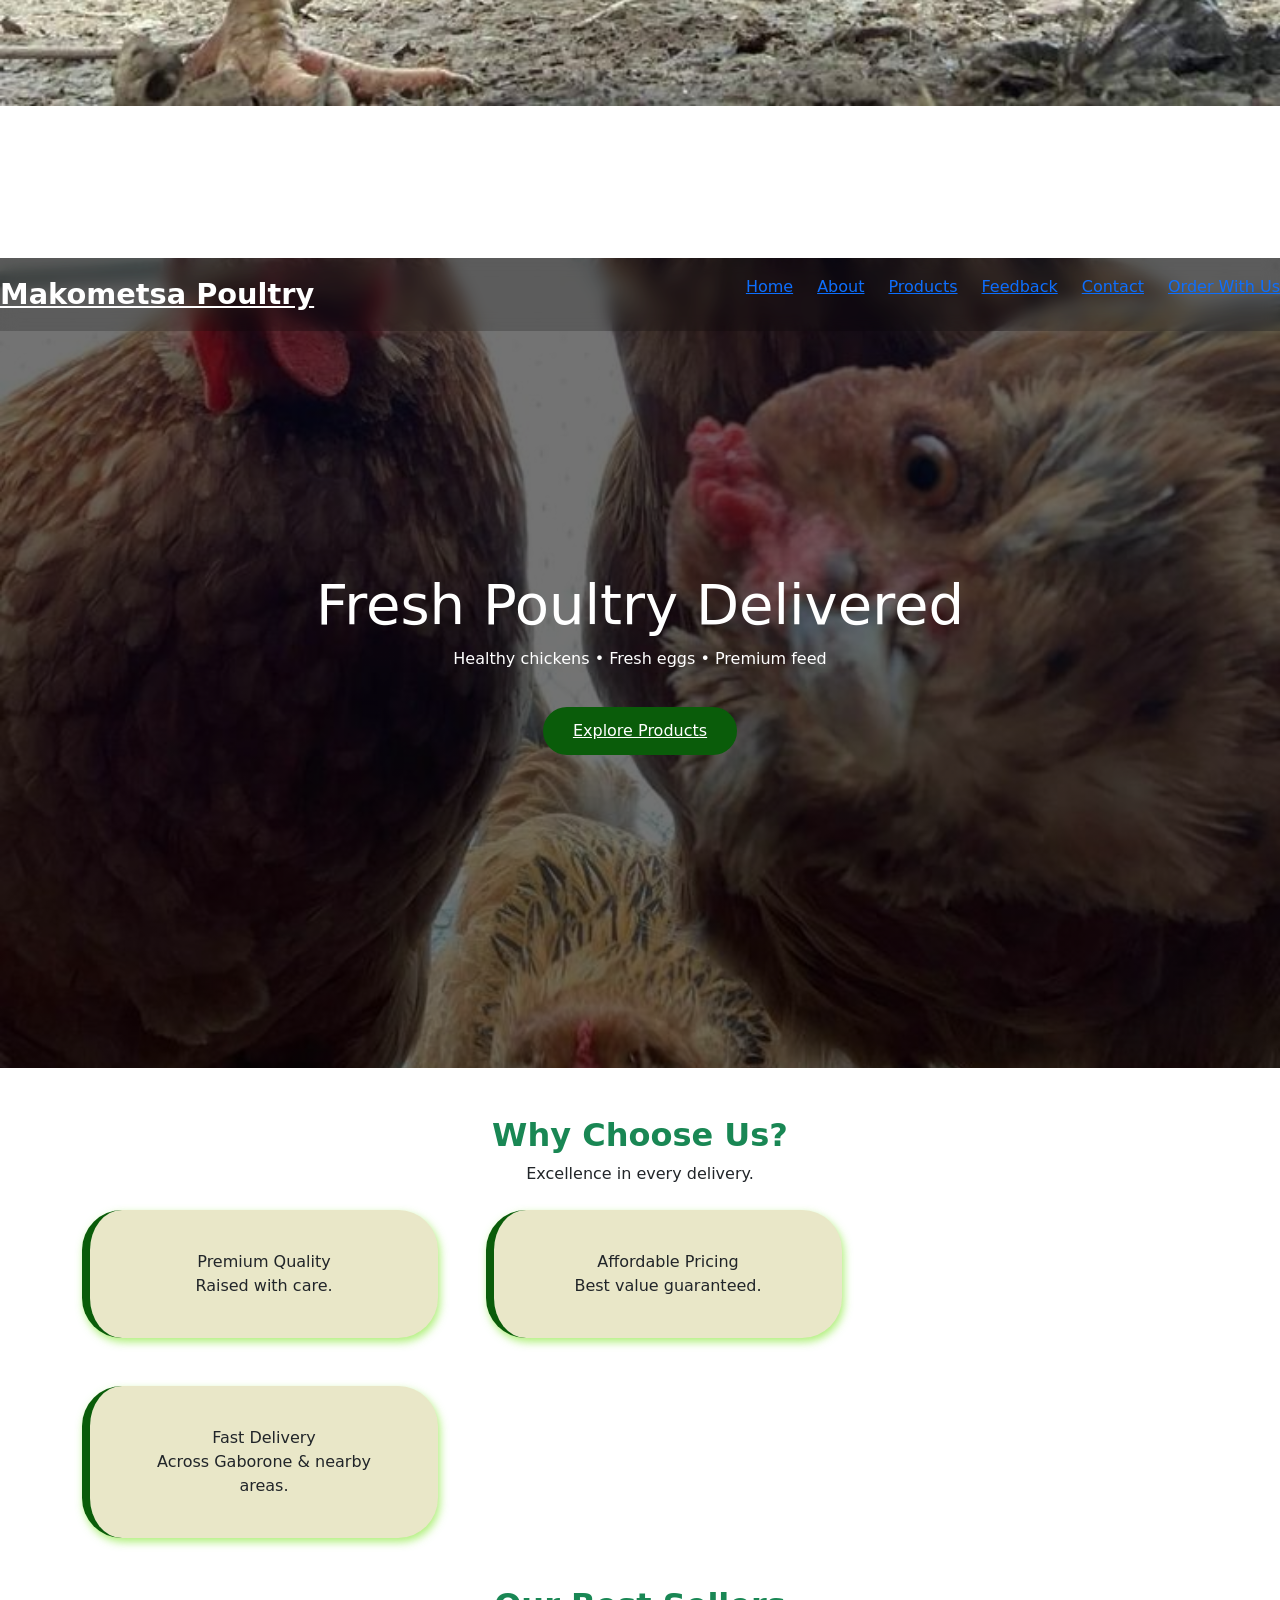
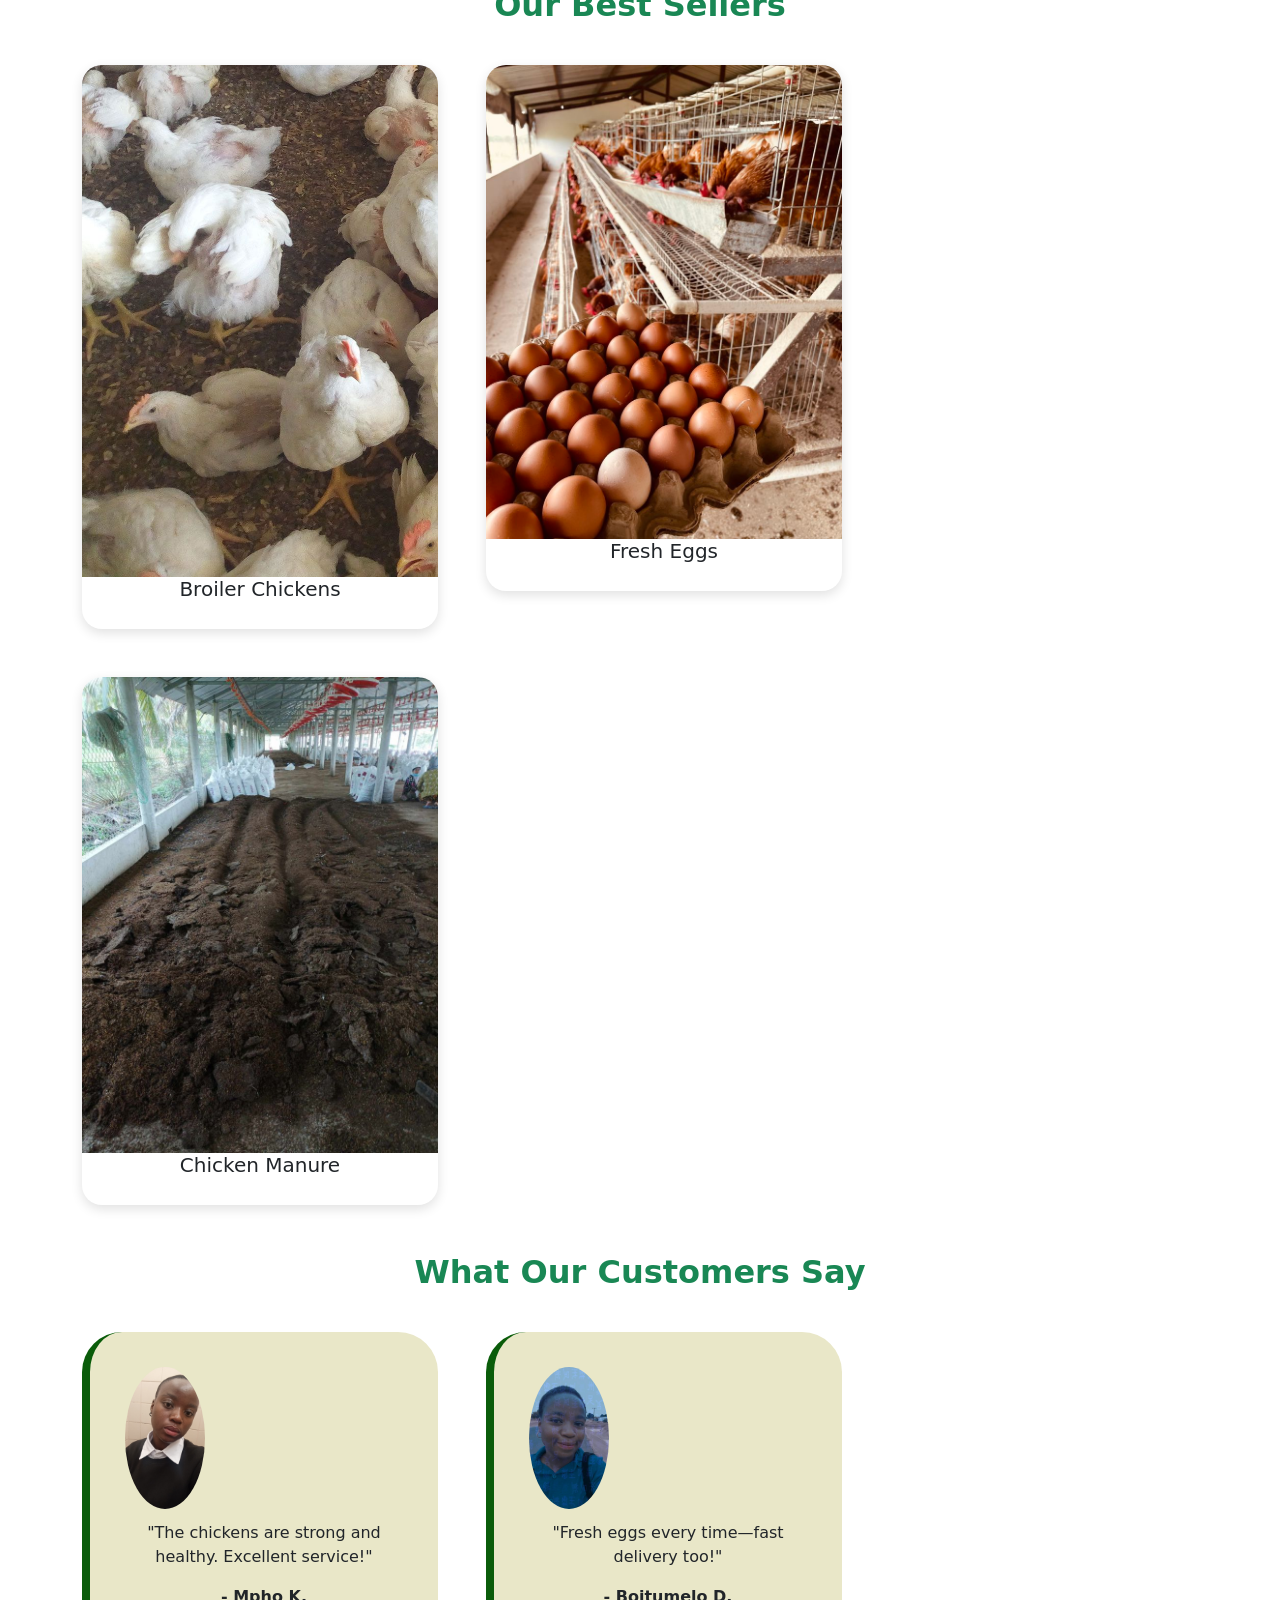
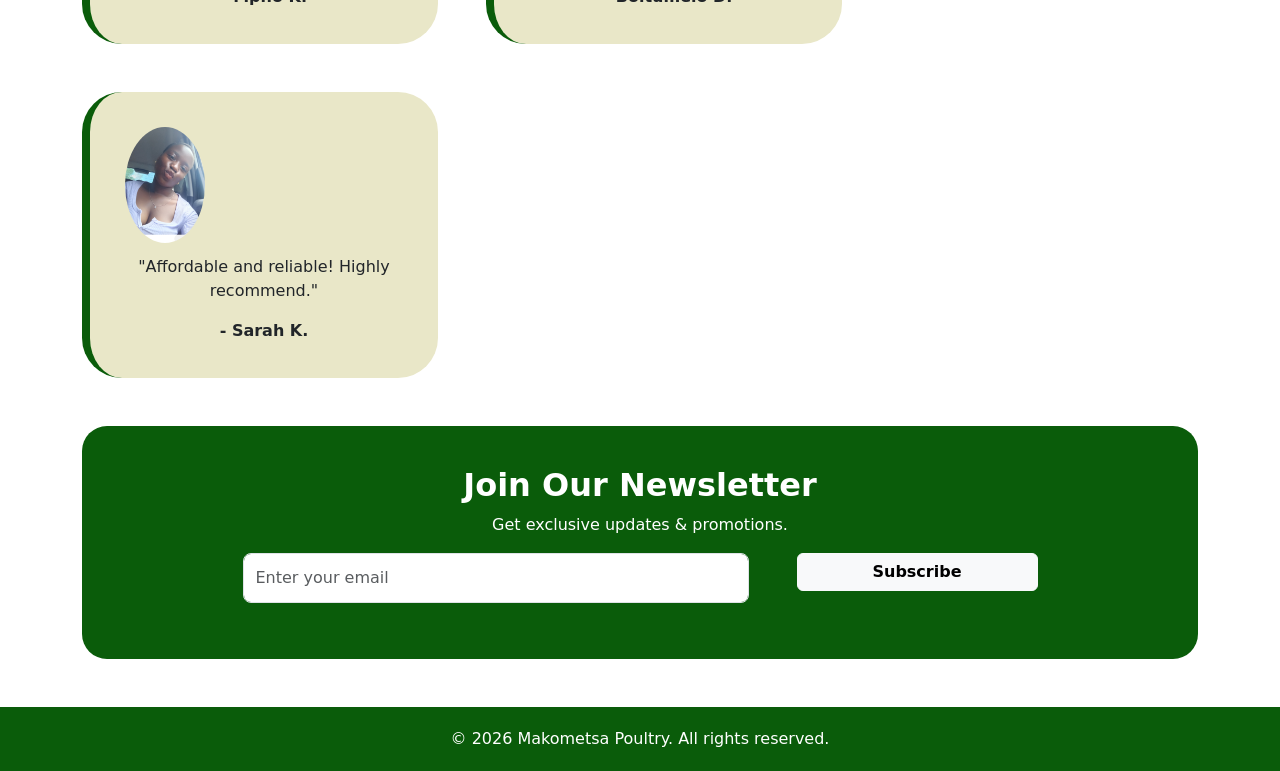
==== commit c291998c: "Refactor index.html for structure and syntax fixes Updated HTML structure and fixed various syntax i" ====
--- a/index.html
+++ b/index.html
@@ -5,154 +5,220 @@
 <title>Makometsa Poultry – Fresh Poultry Delivered</title>
 <meta name="viewport" content="width=device-width, initial-scale=1.0">
 
-<link rel="stylesheet" href="styleref="https://cdn.jsdelivr.net/npm/bootstrap@5.3.0/dist/css/bootstrap.minNTRO -->
-<div id="introPopup" class="intro-popup">
-  <img src="Index.Popup.jpeg"ss="intro-text">
+<link rel="stylesheet" href="style.css">
+<link rel="stylesheet" href="https://cdn.jsdelivr.net/npm/bootstrap@5.3.0/dist/css/bootstrap.min.css">
+<link href="https://unpkg.com/aos@2.3.1/dist/aos.css" rel="stylesheet">
+
+<style>
+.hero-header {
+  height: 90vh;
+  background: linear-gradient(rgba(0,0,0,0.55), rgba(0,0,0,0.55)),
+              url('Index.Popup.jpeg') center/cover no-repeat;
+  position: relative;
+  color: white;
+}
+
+.feature-card {
+  background: rgb(233,231,200);
+  border-radius: 40px;
+  padding: 40px;
+  box-shadow: 2px 4px 8px rgba(155,235,89,0.8);
+  border-left: 8px solid #0a5c0a;
+  transition: .3s;
+  text-align:center;
+}
+.feature-card:hover { transform:translateY(-8px); }
+
+.product-card {
+  background:white;
+  border-radius:20px;
+  box-shadow:0 4px 12px rgba(0,0,0,0.12);
+  transition:.3s;
+  padding-bottom:20px;
+}
+.product-card:hover { transform:scale(1.05); }
+.product-card img {
+  width:100%; height:240px;
+  border-radius:20px 20px 0 0;
+  object-fit:cover;
+}
+
+.testimonial-box {
+  background:rgb(233,231,200);
+  border-radius:40px;
+  padding:35px;
+  border-left:8px solid #0a5c0a;
+  text-align:center;
+  transition:.3s;
+}
+.testimonial-box:hover { transform:translateY(-5px); }
+.testimonial-box img {
+  width:80px; border-radius:50%; margin-bottom:12px;
+}
+
+.newsletter-box {
+  background:#0a5c0a;
+  padding:40px;
+  border-radius:25px;
+  text-align:center;
+  color:white;
+}
+.newsletter-box input {
+  padding:12px;
+  border-radius:8px;
+}
+
+</style>
+</head>
+
+<body>
+ <div id="introPopup" class="intro-popup">
+  <img src="Index.Popup.jpeg" alt="Makometsa Poultry Products" class="intro-img">
+  <div class="intro-text" style="color: white; font-weight: bold;">
     <h1>Makometsa Poultry</h1>
-    <p>Quality poultry and organic manure you can trust</p>
-  </div>
-</div>
-
-<header class="hero-header" style="background-image:url('Index.Popup.jpeg')">
-
-<nav class="hero-navbar">
-<div class="nav-container">
-
-<a href="index.html" classy</a>
-
-<div id="hamburger" class="hamburger">
-  <span></span><span></span><span></span>
-</div>
-
-<ul id="navLinks" class="nav-links">
-  <li><a href="index.html" class<li><a hreftmlAbout</a></li>
-  <li><aoducts.htmlProducts</a></li>
-  <li>Feedback.htmlFeedback</a></li>
-  <li><ontact.htmlContact</a></li>
-  <li><a href="Order.html</li>
-</ul>
-
-</div>
-</nav>
-
-<div class="hero-content">
-  <h1>Fresh Poultry Delivered</h1>
-  <p>Healthy chickens • Fresh eggs • Organic manure</p>
-  <a href="Products.html" class</a>
-</div>
+    <p>
+      Supplying quality poultry and organic manure you can trust
+      for healthier meals and better farming.
+    </p>
+    <h1>&#128522</h1>
+  </div>
+</div>
+
+<header class="hero-header">
+
+  <nav class="hero-navbar">
+    <div class="nav-container">
+      <a href="index.html" class="nav-logo">Makometsa Poultry</a>
+      <div class="hamburger" id="hamburger" onclick="toggleMobileMenu()">
+        <span></span><span></span><span></span>
+      </div>
+
+      <ul class="nav-links" id="navLinks">
+        <li><a href="index.html" class="active">Home</a></li>
+        <li><a href="About.html">About</a></li>
+        <li><a href="Products.html">Products</a></li>
+        <li><a href="Feedback.html">Feedback</a></li>
+        <li><a href="Contact.html">Contact</a></li>
+         <li><a href="Order.html">Order With Us</a></li>
+      </ul>
+    </div>
+  </nav>
+
+  <div class="hero-content" data-aos="fade-up">
+    <h1>Fresh Poultry Delivered</h1>
+    <p>Healthy chickens • Fresh eggs • Premium feed</p>
+    <a href="Products.html" class="hero-btn">Explore Products</a>
+  </div>
 
 </header>
 
-<section class="container mt-5 text-center">
-  <h2 class="section-title">Why Choose Us?</h2>
-
-  <div class="row">
-    <div class="col-md-4">
-      <div class="card">Premium Quality<br>Raised with care</div>
-    </div>
-
-    <div class="col-md-4">
-      <div class="card">Affordable Pricing<br>Best value</div>
-    </div>
-
-    <div class="col-md-4">
-      <div class="card">Fast Delivery<br>Reliable service</div>
-    </div>
-  </div>
-</section>
-
-<section class="container mt-5 text-center">
-  <h2 class="section-title">Best Sellers</h2>
-
-  <div class="row">
-
-    <div class="col-md-4">
-      <div class="product-card card">
-        <img src.jpeg
+<div class="container mt-5">
+  <h2 class="text-center fw-bold text-success" data-aos="fade-up">Why Choose Us?</h2>
+  <p class="text-center mb-4" data-aos="fade-up" data-aos-delay="200">Excellence in every delivery.</p>
+
+  <div class="row g-4">
+    <div class="col-md-4" data-aos="zoom-in">
+      <div class="feature-card"> Premium Quality<br>Raised with care.</div>
+    </div>
+    <div class="col-md-4" data-aos="zoom-in" data-aos-delay="200">
+      <div class="feature-card"> Affordable Pricing<br>Best value guaranteed.</div>
+    </div>
+    <div class="col-md-4" data-aos="zoom-in" data-aos-delay="400">
+      <div class="feature-card"> Fast Delivery<br>Across Gaborone & nearby areas.</div>
+    </div>
+  </div>
+</div>
+
+<div class="container mt-5">
+  <h2 class="text-center fw-bold text-success" data-aos="fade-up">Our Best Sellers</h2>
+
+  <div class="row g-4 mt-3">
+    <div class="col-md-4" data-aos="zoom-in">
+      <div class="product-card text-center">
+        <img src="Broilers.jpeg" alt="Fresh Eggs" style="height: fit-content;" >
         <h5>Broiler Chickens</h5>
       </div>
     </div>
 
-    <div class="col-md-4">
-      <div class="product-card card">
-        <ayers.jpeg
+    <div class="col-md-4" data-aos="zoom-in" data-aos-delay="200">
+      <div class="product-card text-center">
+        <img src="Layers.jpeg" alt="Fresh Eggs" style="height: fit-content;" >
         <h5>Fresh Eggs</h5>
       </div>
     </div>
 
-    <div class="col-md-4">
-      <div class="product-card card">
-        <img src="Chicken ma       <h5>Chicken Manure</h5>
-      </div>
-    </div>
-
-  </div>
-</section>
-
-<!-- TESTIMONIALS -->
-<section class="container mt-5 text-center">
-  <h2 class="section-title">Customer Reviews</h2>
-
-  <div class="row">
-
-    <div class="col-md-4">
-      <div class="card">
-        <p>"Strong, healthy chickens. Excellent service!"</p>
+    <div class="col-md-4" data-aos="zoom-in" data-aos-delay="400">
+      <div class="product-card text-center">
+        <img src="Chicken maure.jpeg" alt="Chicken Manure" style="height: fit-content;" >
+        <h5>Chicken Manure </h5>
+      </div>
+    </div>
+  </div>
+</div>
+
+<div class="container mt-5">
+  <h2 class="text-center fw-bold text-success" data-aos="fade-up">What Our Customers Say</h2>
+
+  <div class="row g-4 mt-3">
+
+    <div class="col-md-4" data-aos="flip-left">
+      <div class="testimonial-box">
+        <img src="IMG_20260312_075820_018.jpg">
+        <p>"The chickens are strong and healthy. Excellent service!"</p>
         <strong>- Mpho K.</strong>
       </div>
     </div>
 
-    <div class="col-md-4">
-      <div class="card">
-        <p>"Fresh eggs every time!"</p>
+    <div class="col-md-4" data-aos="flip-left" data-aos-delay="200">
+      <div class="testimonial-box">
+        <img src="IMG_20250211_094953_599.webp">
+        <p>"Fresh eggs every time—fast delivery too!"</p>
         <strong>- Boitumelo D.</strong>
       </div>
     </div>
 
-    <div class="col-md-4">
-      <div class="card">
-        <p>"Affordable and reliable."</p>
+    <div class="col-md-4" data-aos="flip-left" data-aos-delay="400">
+      <div class="testimonial-box">
+        <img src="IMG_20250127_121801_130.jpg">
+        <p>"Affordable and reliable! Highly recommend."</p>
         <strong>- Sarah K.</strong>
       </div>
     </div>
 
   </div>
-</section>
-
-<section class="container mt-5 mb-5">
-  <div class="card text-center" style="background:#0a5c0a; color:white;">
-    <h2>Join Our Newsletter</h2>
-    <p>Get updates and offers</p>
+</div>
+
+<div class="container mt-5 mb-5">
+  <div class="newsletter-box" data-aos="fade-up">
+    <h2 class="fw-bold">Join Our Newsletter</h2>
+    <p>Get exclusive updates & promotions.</p>
 
     <form class="row justify-content-center mt-3">
       <div class="col-md-6">
-        <input type="email" class="form-control" placeholder="Enter your email">
+        <input type="email" class="form-control mb-3" placeholder="Enter your email">
       </div>
       <div class="col-md-3">
-        <button class="btn btn-light w-100">Subscribe</button>
+        <button class="btn btn-light w-100 fw-bold">Subscribe</button>
       </div>
     </form>
   </div>
-</section>
+</div>
+
+<script src="https://unpkg.com/aos@2.3.1/dist/aos.js"></script>
+<script>
+AOS.init({ duration: 900, once: true, easing: 'ease-out' });
+</script>
+
+<script>
+function toggleMobileMenu() {
+  document.getElementById('navLinks').classList.toggle('mobile-active');
+  document.getElementById('hamburger').classList.toggle('active');
+}
+</script>
 
 <footer class="footer">
-  © 2026 Makometsa Poultry
+  © 2026 Makometsa Poultry. All rights reserved.
 </footer>
-
-<script src="t>
-
-<script>
-/* MOBILE MENU */
-document.getElementById("hamburger").onclick = () => {
-  document.getElementById("navLinks").classList.toggle("active");
-};
-
-document.body.style.overflow = "hidden";
-setTimeout(() => {
-  document.getElementById("introPopup").style.display = "none";
-  document.body.style.overflow = "auto";
-}, 2000);
-</script>
 
 </body>
 </html>
--- a/style.css
+++ b/style.css
@@ -0,0 +1,232 @@
+:root {
+    --primary: #0a5c0a;
+    --primary-light: #067306;
+    --accent: #b3ffb3;
+    --bg: #f8f9fa;
+    --text: #333;
+    --card-bg: #e9e7c8;
+    --shadow: 0 4px 10px rgba(0,0,0,0.1);
+}
+
+* {
+    margin: 0;
+    padding: 0;
+    box-sizing: border-box;
+}
+
+html { scroll-behavior: smooth; }
+
+body {
+    font-family: Arial, sans-serif;
+    background: var(--bg);
+    color: var(--text);
+    line-height: 1.6;
+}
+
+h1,h2,h3,h4,h5,h6 {
+    font-weight: 700;
+    color: var(--primary);
+}
+
+a {
+    text-decoration: none;
+    transition: 0.3s;
+    color: inherit;
+}
+
+img {
+    width: 100%;
+    display: block;
+}
+
+.container {
+    width: min(95%, 1400px);
+    margin: auto;
+}
+
+.row {
+    display: flex;
+    flex-wrap: wrap;
+    gap: 1.5rem;
+}
+
+[class*="col-"] {
+    flex: 1 1 100%;
+}
+
+/* Desktop */
+@media(min-width:768px){
+    .col-6 { flex: 1 1 calc(50% - 1rem); }
+    .col-4 { flex: 1 1 calc(33.3% - 1rem); }
+    .col-3 { flex: 1 1 calc(25% - 1rem); }
+}
+
+.hero-navbar {
+    position: absolute;
+    top: 0;
+    width: 100%;
+    padding: 15px 0;
+    background: rgba(0,0,0,0.2);
+    backdrop-filter: blur(8px);
+}
+
+.nav-container {
+    display: flex;
+    justify-content: space-between;
+    align-items: center;
+}
+
+.nav-logo {
+    color: white;
+    font-weight: 800;
+    font-size: clamp(1rem, 3vw, 1.8rem);
+}
+
+.nav-links {
+    display: flex;
+    gap: 1.5rem;
+    list-style: none;
+}
+
+.nav-links a:hover {
+    color: var(--accent);
+}
+
+
+.hamburger { display: none; }
+
+@media(max-width:768px){
+    .hamburger { display: flex; cursor:pointer; }
+    .nav-links {
+        display: none;
+        flex-direction: column;
+        background: #000;
+        position: absolute;
+        top: 60px;
+        width: 100%;
+    }
+    .nav-links.active { display: flex; }
+}
+
+.hero-header {
+    height: 80vh;
+    display: flex;
+    align-items: center;
+    justify-content: center;
+    background: linear-gradient(rgba(0,0,0,.5),rgba(0,0,0,.5));
+    color: white;
+}
+
+.hero-content {
+    text-align: center;
+}
+
+.hero-content h1 {
+    font-size: clamp(2rem, 6vw, 3.5rem);
+    color: white;
+}
+
+.hero-btn {
+    margin-top: 20px;
+    display: inline-block;
+    background: var(--primary);
+    color: white;
+    padding: 12px 30px;
+    border-radius: 30px;
+}
+
+.hero-btn:hover { background: var(--primary-light); }
+
+.card {
+    background: var(--card-bg);
+    padding: 20px;
+    border-radius: 20px;
+    box-shadow: var(--shadow);
+    transition: 0.3s;
+}
+
+.card:hover { transform: translateY(-5px); }
+
+.product-card {
+    background: white;
+}
+
+.product-card img {
+    height: 220px;
+    object-fit: cover;
+}
+
+.price-tag {
+    color: red;
+    font-weight: bold;
+}
+
+.btn {
+    padding: 10px 20px;
+    border: none;
+    cursor: pointer;
+    border-radius: 6px;
+}
+
+.btn-success {
+    background: var(--primary);
+    color: white;
+}
+
+.btn-success:hover {
+    background: var(--primary-light);
+}
+
+.cart-icon {
+    position: fixed;
+    right: 20px;
+    top: 80px;
+    background: var(--primary);
+    color: white;
+    padding: 12px;
+    border-radius: 50px;
+}
+
+.cart-sidebar {
+    position: fixed;
+    right: -350px;
+    width: 350px;
+    height: 100%;
+    background: white;
+    padding: 20px;
+    transition: .3s;
+}
+
+.cart-sidebar.active { right: 0; }
+
+.footer {
+    background: var(--primary);
+    color: white;
+    text-align: center;
+    padding: 20px;
+}
+
+@media(min-width:1600px){
+    body {
+        font-size: 20px;
+    }
+
+    .container {
+        max-width: 1600px;
+    }
+
+    .hero-content h1 {
+        font-size: 4rem;
+    }
+}
+
+@media(min-width:2200px){
+    body {
+        font-size: 24px;
+    }
+
+    .hero-content h1 {
+        font-size: 5rem;
+    }
+}
+``
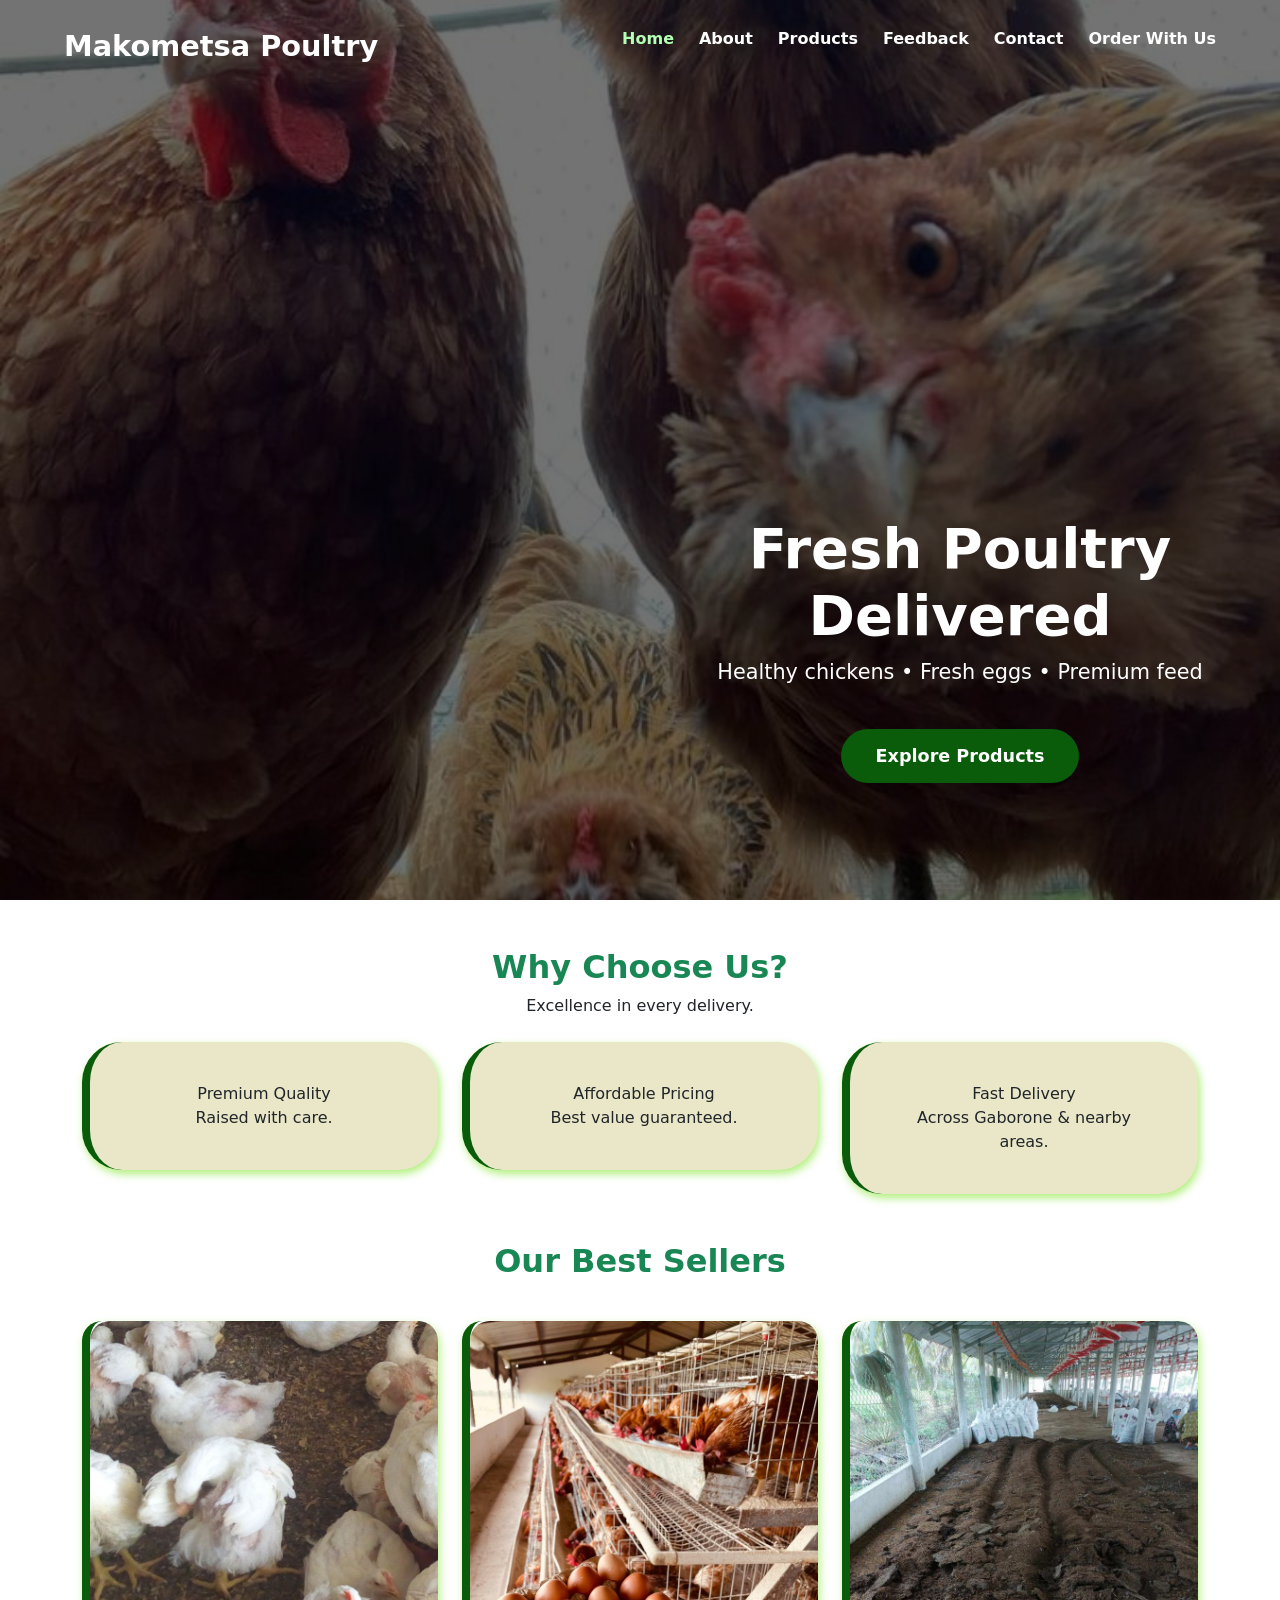
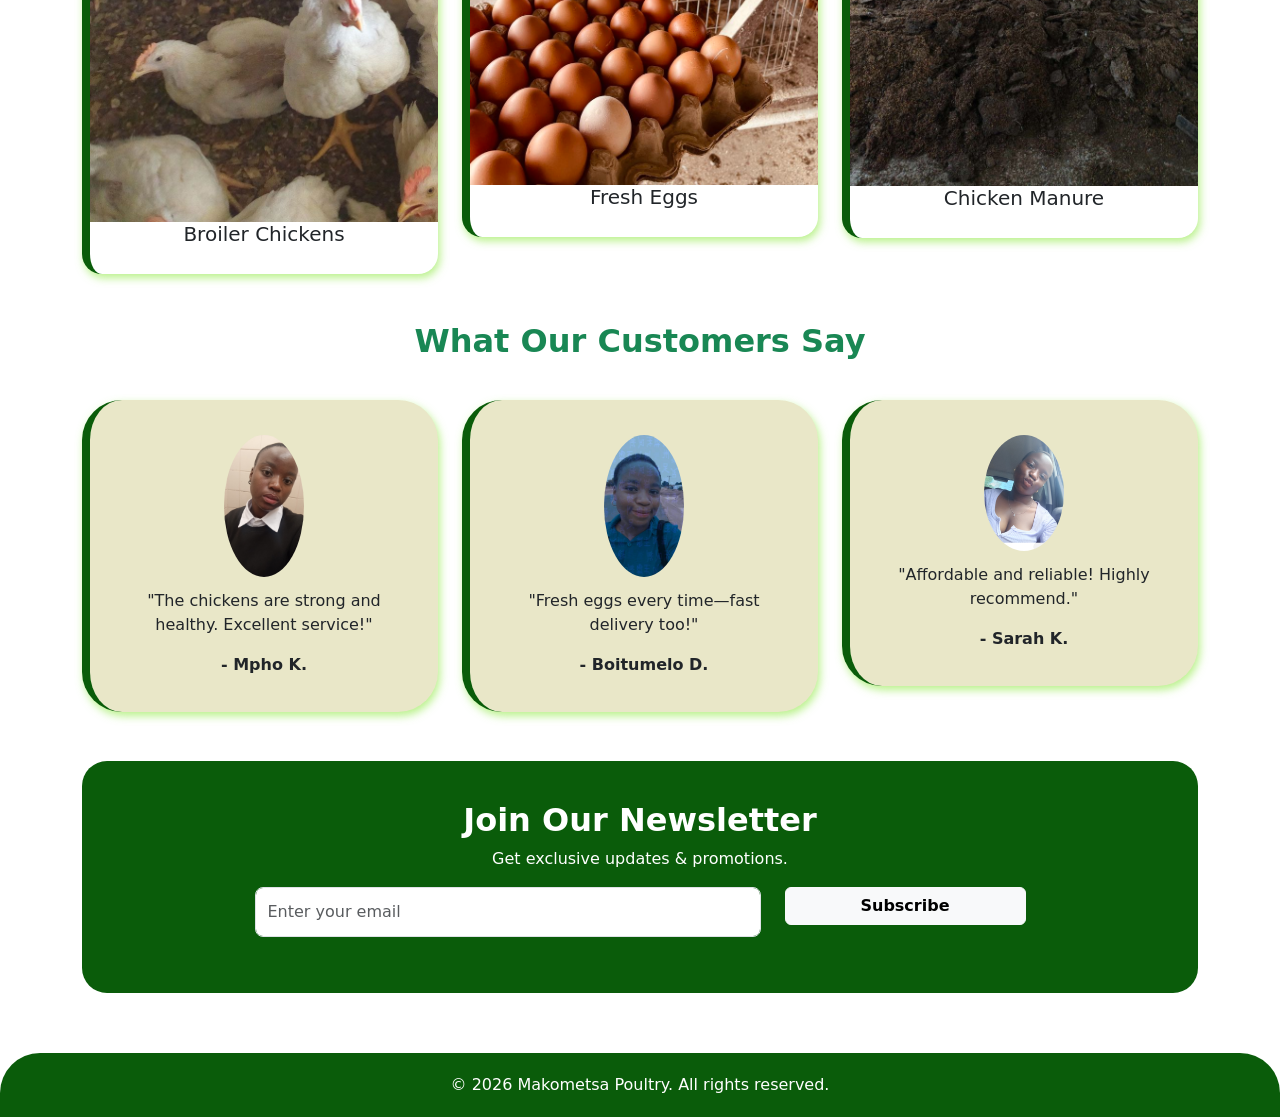
==== commit d78e9f4c: "Fix HTML encoding issues in index.html" ====
--- a/index.html
+++ b/index.html
@@ -32,7 +32,8 @@
 .product-card {
   background:white;
   border-radius:20px;
-  box-shadow:0 4px 12px rgba(0,0,0,0.12);
+  border-left: 8px solid #0a5c0a;
+  box-shadow: 2px 4px 8px rgba(155,235,89,0.7);
   transition:.3s;
   padding-bottom:20px;
 }
--- a/style.css
+++ b/style.css
@@ -1,232 +1,414 @@
-:root {
-    --primary: #0a5c0a;
-    --primary-light: #067306;
-    --accent: #b3ffb3;
-    --bg: #f8f9fa;
-    --text: #333;
-    --card-bg: #e9e7c8;
-    --shadow: 0 4px 10px rgba(0,0,0,0.1);
-}
-
-* {
-    margin: 0;
-    padding: 0;
-    box-sizing: border-box;
-}
-
-html { scroll-behavior: smooth; }
+.hero-header {
+  width: 100%;
+  min-height: 100vh;
+  padding: 20px;
+  display: flex;
+  flex-direction: column;
+  justify-content: center;
+  align-items: center;
+  color: #fff;
+  text-align: center;
+}
+
+.hero-navbar {
+  position: absolute;
+  top: 0;
+  width: 100%;
+  padding: 20px 0;
+  z-index: 50;
+}
+
+.nav-container {
+  width: 100%;
+  max-width: 100%;
+  margin: auto;
+  display: flex;
+  justify-content: space-between;
+  align-items: center;
+}
+
+.nav-logo {
+  font-size: 1.6rem;
+  font-weight: 700;
+  color: #fff;
+  text-decoration: none;
+}
+
+.nav-links {
+  list-style: none;
+  display: flex;
+  gap: 20px;
+}
+
+.nav-links a {
+  color: white;
+  text-decoration: none;
+  font-weight: 600;
+}
+
+.nav-links a:hover,
+.nav-links a.active {
+  color: #b3ffb3;
+}
+
+.hamburger {
+  display: none;
+  flex-direction: column;
+  gap: 5px;
+  cursor: pointer;
+}
+
+.hamburger span {
+  width: 25px;
+  height: 3px;
+  background: white;
+}
+
+@media (max-width: 768px) {
+  .nav-links {
+    display: none;
+    flex-direction: column;
+    background: rgba(0,0,0,0.9);
+    width: 100%;
+    position: absolute;
+    top: 70px;
+    left: 0;
+    text-align: center;
+    padding: 20px 0;
+  }
+
+  .nav-links.mobile-active {
+    display: flex;
+  }
+
+  .hamburger {
+    display: flex;
+  }
+}
+
+.hero-content {
+  max-width: 700px;
+  padding: 20px;
+}
+
+.hero-content h1 {
+  font-size: clamp(28px, 5vw, 48px);
+  font-weight: 800;
+}
+
+.hero-content p {
+  font-size: clamp(16px, 2vw, 20px);
+}
+
+.hero-btn {
+  display: inline-block;
+  margin-top: 15px;
+  padding: 12px 25px;
+  background: #0a5c0a;
+  color: white;
+  border-radius: 8px;
+  text-decoration: none;
+}
+
+.hero-btn:hover {
+  background: #067306;
+}
+
+.section-title {
+  font-size: 2rem;
+  font-weight: 700;
+  color: #0a5c0a;
+  text-align: center;
+  margin-top: 60px;
+}
+
+.divider-line {
+  width: 80px;
+  height: 4px;
+  background: #0a5c0a;
+  margin: 10px auto 30px;
+  border-radius: 10px;
+}
+
+p {
+  max-width: 800px;
+  margin: auto;
+}
+
+.values-box {
+  background: #e9e7c8;
+  padding: 30px;
+  border-left: 6px solid #0a5c0a;
+  border-radius: 25px;
+  transition: 0.3s;
+}
+
+.values-box h4 {
+  margin-top: 15px;
+  font-weight: bold;
+  color: #0a5c0a;
+}
+
+.values-box:hover {
+  transform: translateY(-5px);
+}
+
+.intro-text {
+  color: white;
+  font-weight: bold;
+}
+
+.footer {
+  text-align: center;
+  padding: 20px;
+  background: #0a5c0a;
+  color: white;
+}
 
 body {
-    font-family: Arial, sans-serif;
-    background: var(--bg);
-    color: var(--text);
-    line-height: 1.6;
-}
-
-h1,h2,h3,h4,h5,h6 {
-    font-weight: 700;
-    color: var(--primary);
+  font-family: Arial, sans-serif;
+  background-color: #f8f9fa;
+  margin: 0;
+  padding: 0;
+  color: #333;
+}
+
+h1, h2, h3, h4 {
+  font-weight: 700;
+  color: #0a5c0a;
 }
 
 a {
-    text-decoration: none;
-    transition: 0.3s;
-    color: inherit;
-}
-
-img {
+  text-decoration: none;
+  color: inherit;
+}
+
+.footer {
+  background: #0a5c0a;
+  color: #fff;
+  text-align: center;
+  padding: 20px;
+  margin-top: 60px;
+  border-top-left-radius: 40px;
+  border-top-right-radius: 40px;
+}
+
+.hero-content {
+  position: absolute;
+  top: 55%;
+  left: 50%;
+  transform: translate(-50%, -50%);
+  text-align: center;
+}
+
+.hero-content h1 {
+  font-size: 3.5rem;
+  font-weight: 800;
+}
+
+.hero-content p {
+  font-size: 1.3rem;
+  margin-bottom: 25px;
+}
+
+.hero-btn {
+  background: #0a5c0a;
+  padding: 14px 35px;
+  color: white;
+  font-size: 1.1rem;
+  border-radius: 30px;
+  font-weight: 700;
+  transition: 0.3s;
+}
+
+.hero-btn:hover {
+  background: #067306;
+  transform: scale(1.05);
+}
+
+.hero-navbar {
+  position: absolute;
+  top: 0;
+  width: 100%;
+  padding: 25px 0;
+  z-index: 100;
+}
+
+.nav-container {
+  width: 90%;
+  max-width: 1200px;
+  margin: auto;
+  display: flex;
+  justify-content: space-between;
+  align-items: center;
+}
+
+.nav-logo {
+  font-size: 1.8rem;
+  font-weight: 800;
+  color: white;
+}
+
+.nav-links {
+  list-style: none;
+  display: flex;
+  gap: 25px;
+}
+
+.nav-links a {
+  color: white;
+  font-weight: 600;
+  transition: 0.3s;
+}
+
+.nav-links a:hover {
+  color: #b3ffb3;
+}
+
+.hamburger {
+  display: none;
+  flex-direction: column;
+  gap: 6px;
+  cursor: pointer;
+}
+
+.hamburger span {
+  width: 28px;
+  height: 3px;
+  background: white;
+  transition: 0.3s;
+}
+
+@media (max-width: 900px) {
+
+  .hamburger {
+    display: flex;
+  }
+
+  .nav-links {
+    display: none;
+    flex-direction: column;
+    align-items: center;
+    background: rgba(0,0,0,0.85);
     width: 100%;
-    display: block;
-}
-
-.container {
-    width: min(95%, 1400px);
-    margin: auto;
-}
-
-.row {
+    position: absolute;
+    top: 80px;
+    right: 0;
+    padding: 25px 0;
+  }
+
+  .nav-links.mobile-active {
     display: flex;
-    flex-wrap: wrap;
-    gap: 1.5rem;
-}
-
-[class*="col-"] {
-    flex: 1 1 100%;
-}
-
-/* Desktop */
-@media(min-width:768px){
-    .col-6 { flex: 1 1 calc(50% - 1rem); }
-    .col-4 { flex: 1 1 calc(33.3% - 1rem); }
-    .col-3 { flex: 1 1 calc(25% - 1rem); }
-}
-
-.hero-navbar {
-    position: absolute;
-    top: 0;
-    width: 100%;
-    padding: 15px 0;
-    background: rgba(0,0,0,0.2);
-    backdrop-filter: blur(8px);
-}
-
-.nav-container {
-    display: flex;
-    justify-content: space-between;
-    align-items: center;
-}
-
-.nav-logo {
-    color: white;
-    font-weight: 800;
-    font-size: clamp(1rem, 3vw, 1.8rem);
-}
-
-.nav-links {
-    display: flex;
-    gap: 1.5rem;
-    list-style: none;
-}
-
-.nav-links a:hover {
-    color: var(--accent);
-}
-
-
-.hamburger { display: none; }
-
-@media(max-width:768px){
-    .hamburger { display: flex; cursor:pointer; }
-    .nav-links {
-        display: none;
-        flex-direction: column;
-        background: #000;
-        position: absolute;
-        top: 60px;
-        width: 100%;
-    }
-    .nav-links.active { display: flex; }
-}
-
-.hero-header {
-    height: 80vh;
-    display: flex;
-    align-items: center;
-    justify-content: center;
-    background: linear-gradient(rgba(0,0,0,.5),rgba(0,0,0,.5));
-    color: white;
-}
-
-.hero-content {
-    text-align: center;
-}
-
-.hero-content h1 {
-    font-size: clamp(2rem, 6vw, 3.5rem);
-    color: white;
-}
-
-.hero-btn {
-    margin-top: 20px;
-    display: inline-block;
-    background: var(--primary);
-    color: white;
-    padding: 12px 30px;
-    border-radius: 30px;
-}
-
-.hero-btn:hover { background: var(--primary-light); }
-
-.card {
-    background: var(--card-bg);
-    padding: 20px;
-    border-radius: 20px;
-    box-shadow: var(--shadow);
-    transition: 0.3s;
-}
-
-.card:hover { transform: translateY(-5px); }
+    animation: dropMenu 0.3s ease forwards;
+  }
+
+  @keyframes dropMenu {
+    from { opacity: 0; transform: translateY(-10px); }
+    to   { opacity: 1; transform: translateY(0); }
+  }
+
+  .hamburger.active span:nth-child(1) {
+    transform: rotate(45deg) translateY(8px);
+  }
+  .hamburger.active span:nth-child(2) {
+    opacity: 0;
+  }
+  .hamburger.active span:nth-child(3) {
+    transform: rotate(-45deg) translateY(-8px);
+  }
+}
+
+.feature-card,
+.testimonial-box,
+.values-box {
+  background: rgb(233,231,200);
+  padding: 40px;
+  border-radius: 40px;
+  border-left: 8px solid #0a5c0a;
+  box-shadow: 2px 4px 8px rgba(155,235,89,0.7);
+  transition: 0.3s;
+  text-align: center;
+}
+
+.feature-card:hover,
+.testimonial-box:hover,
+.values-box:hover {
+  transform: translateY(-6px);
+}
 
 .product-card {
-    background: white;
+  background: white;
+  border-radius: 20px;
+  border-left: 8px solid #0a5c0a;
+  box-shadow: 2px 4px 8px rgba(155,235,89,0.7);
+  padding-bottom: 20px;
+  transition: 0.3s;
+}
+
+.product-card:hover {
+  transform: scale(1.05);
 }
 
 .product-card img {
-    height: 220px;
-    object-fit: cover;
+  width: 100%;
+  object-fit: cover;
+  border-radius: 20px 20px 0 0;
 }
 
 .price-tag {
-    color: red;
-    font-weight: bold;
-}
-
-.btn {
-    padding: 10px 20px;
-    border: none;
-    cursor: pointer;
-    border-radius: 6px;
-}
-
-.btn-success {
-    background: var(--primary);
-    color: white;
-}
-
-.btn-success:hover {
-    background: var(--primary-light);
-}
-
-.cart-icon {
-    position: fixed;
-    right: 20px;
-    top: 80px;
-    background: var(--primary);
-    color: white;
-    padding: 12px;
-    border-radius: 50px;
-}
-
-.cart-sidebar {
-    position: fixed;
-    right: -350px;
-    width: 350px;
-    height: 100%;
-    background: white;
-    padding: 20px;
-    transition: .3s;
-}
-
-.cart-sidebar.active { right: 0; }
-
-.footer {
-    background: var(--primary);
-    color: white;
-    text-align: center;
-    padding: 20px;
-}
-
-@media(min-width:1600px){
-    body {
-        font-size: 20px;
-    }
-
-    .container {
-        max-width: 1600px;
-    }
-
-    .hero-content h1 {
-        font-size: 4rem;
-    }
-}
-
-@media(min-width:2200px){
-    body {
-        font-size: 24px;
-    }
-
-    .hero-content h1 {
-        font-size: 5rem;
-    }
-}
-``
+  font-size: 1.2rem;
+  font-weight: bold;
+  color: #c30000;
+}
+
+.fade-in-up {
+  opacity: 0;
+  transform: translateY(30px);
+  animation: fadeUp 1s forwards;
+}
+
+@keyframes fadeUp {
+  to { opacity: 1; transform: translateY(0); }
+}
+
+.zoom-in {
+  opacity: 0;
+  transform: scale(0.8);
+  animation: zoomIn 1s forwards;
+}
+
+@keyframes zoomIn {
+  to { opacity: 1; transform: scale(1); }
+}
+
+.intro-popup {
+  position: fixed;
+  inset: 0;
+  background: rgba(0,0,0,0.9);
+  display: flex;
+  justify-content: center;
+  align-items: center;
+  z-index: 99999;
+  animation: fadeOutScreen 1.5s ease forwards;
+  animation-delay: 1.8s;
+}
+
+.intro-popup img {
+  width: 100%;
+  height: 100%;
+  object-fit: contain;
+  animation: zoomShow 1.2s ease forwards;
+}
+
+@keyframes zoomShow {
+  from { opacity: 0; transform: scale(0.7); }
+  to   { opacity: 1; transform: scale(1); }
+}
+
+@keyframes fadeOutScreen {
+  to {
+    opacity: 0;
+    visibility: hidden;
+    pointer-events: none;
+  }
+}
